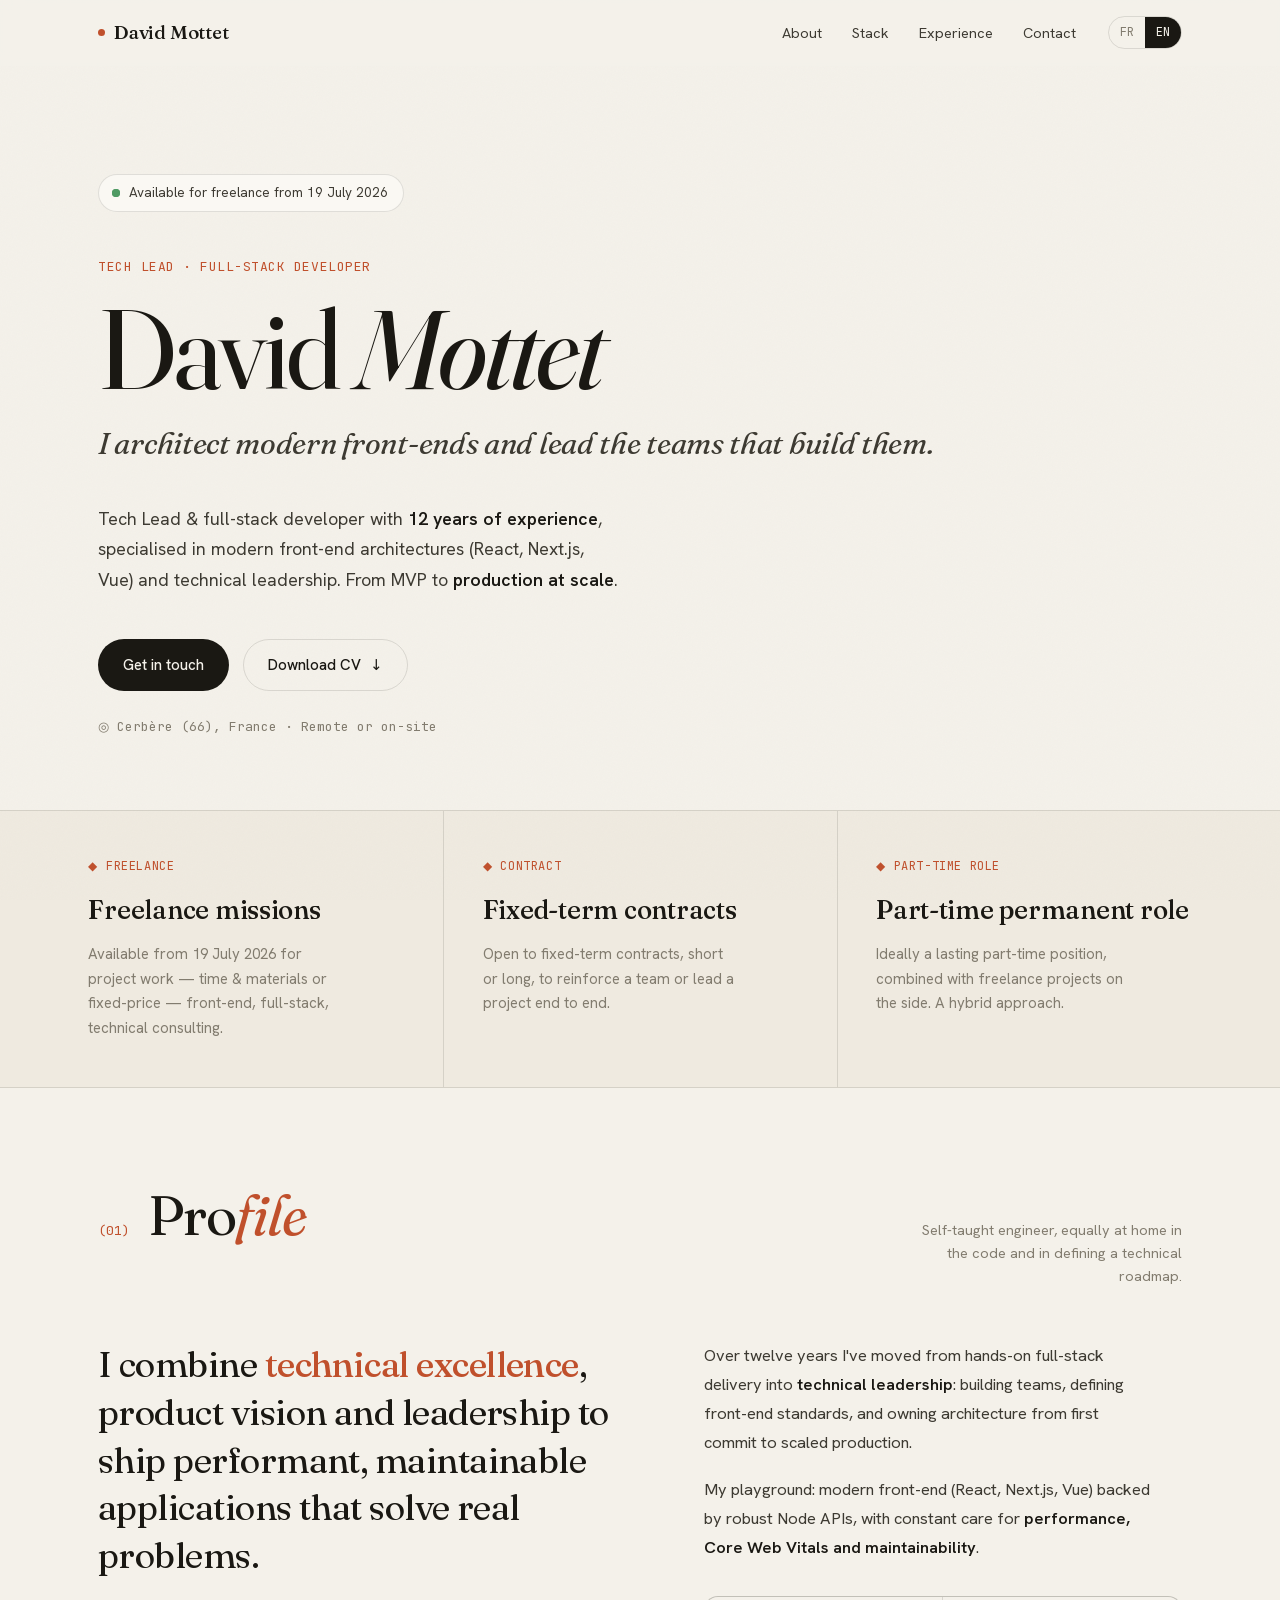
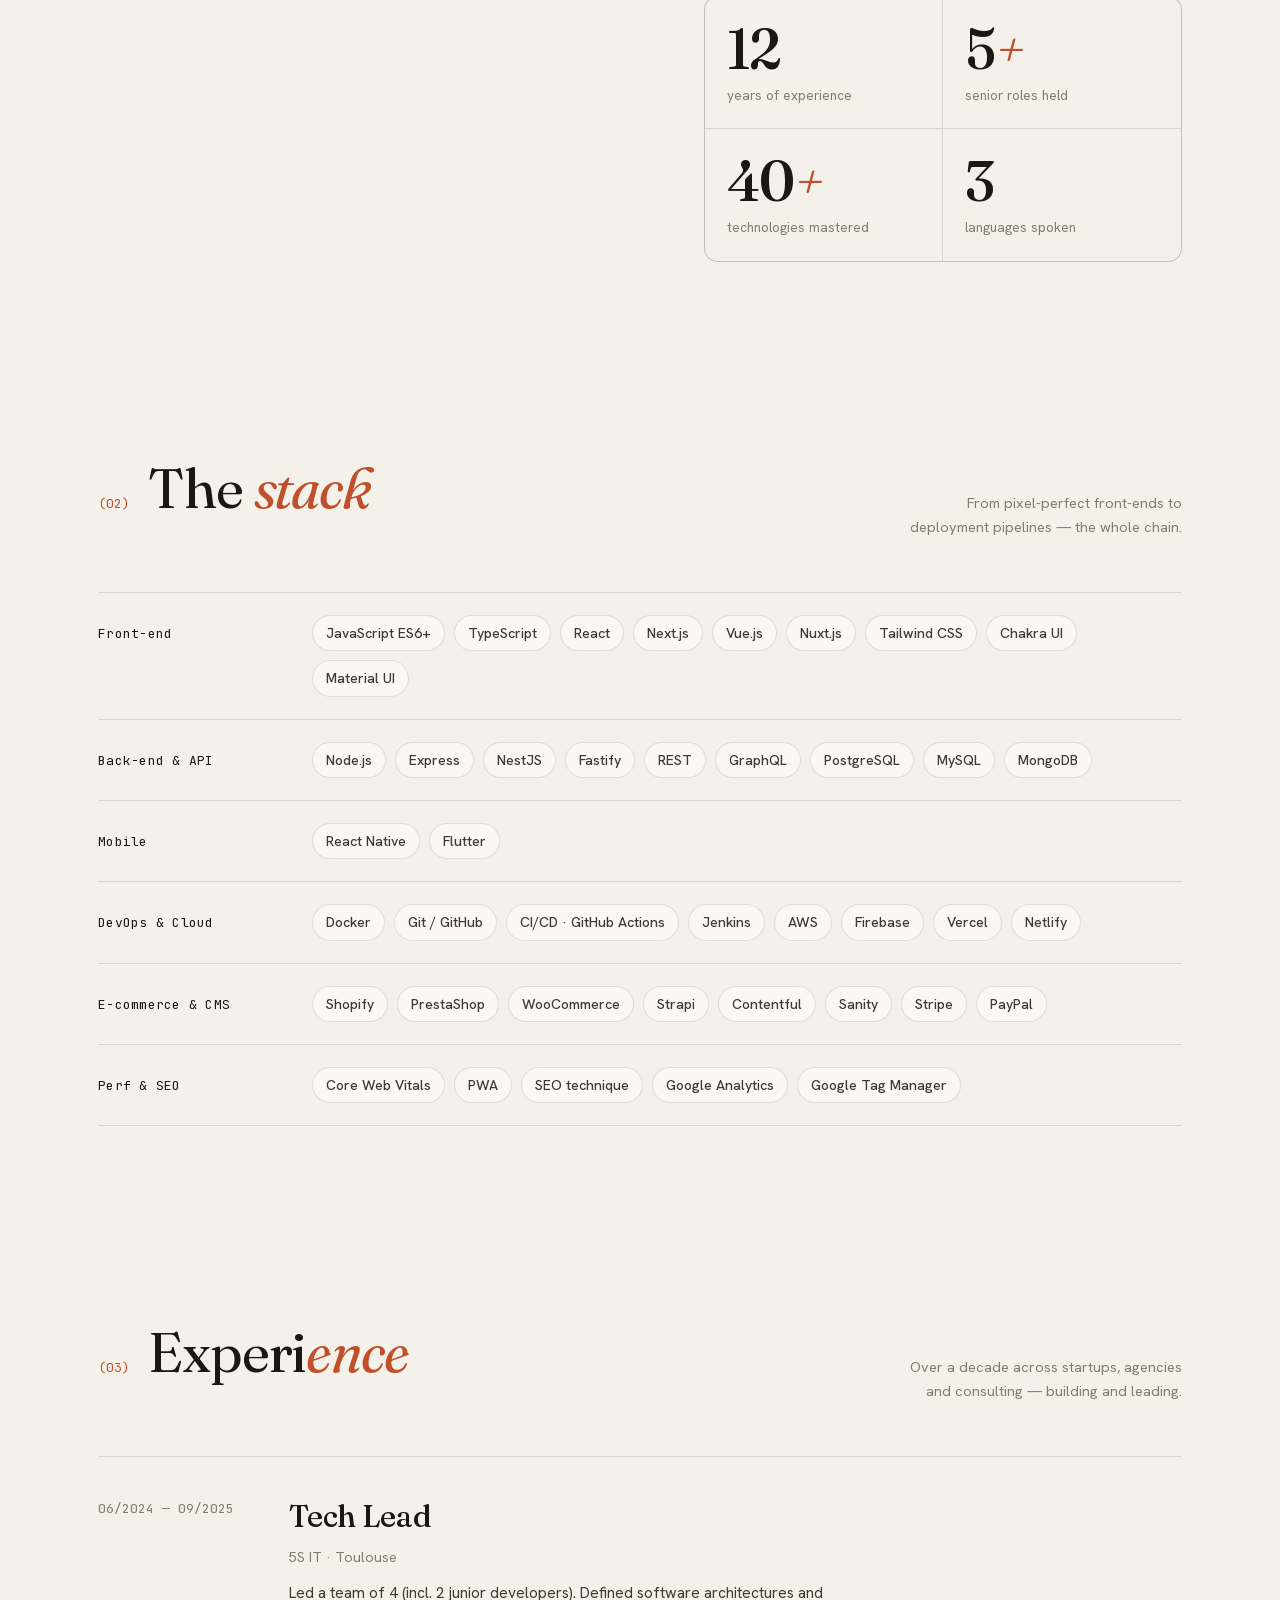
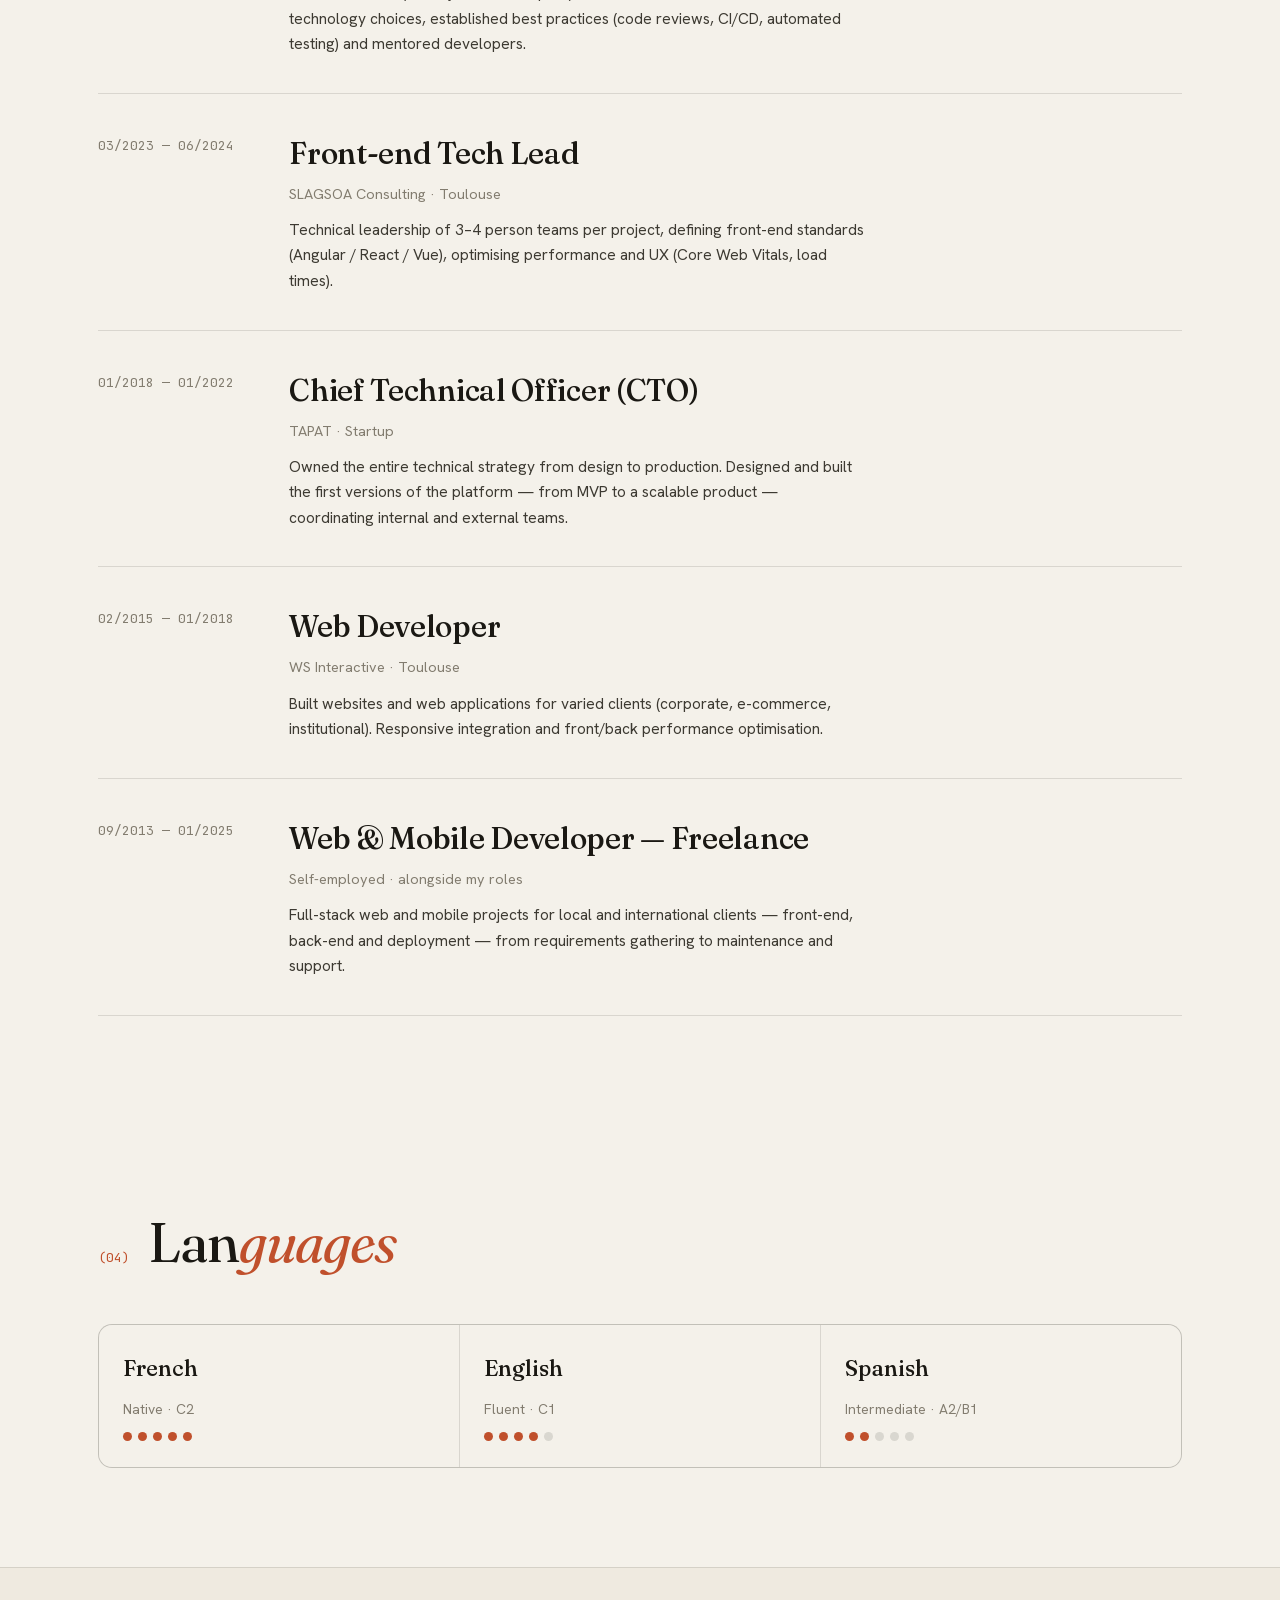
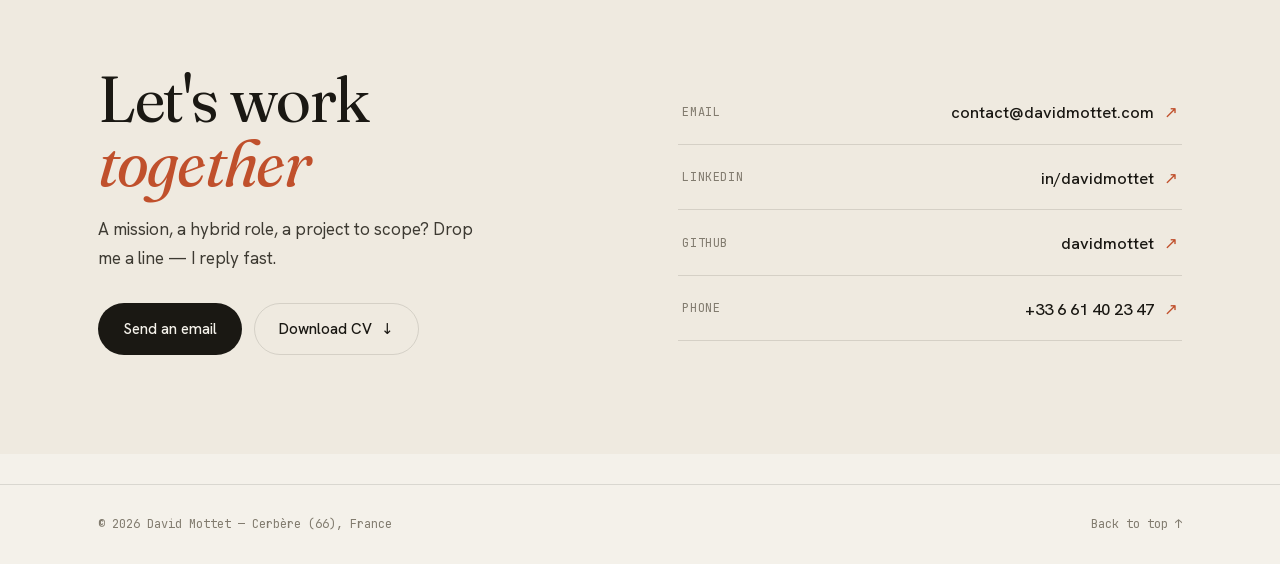
==== en/index.html @ fae8b889 "feat: add bilingual (FR/EN) personal promo site Static site at / (French) and /en/ (English) as sepa" ====
<!DOCTYPE html>
<html lang="en">
<head>
<meta charset="UTF-8" />
<meta name="viewport" content="width=device-width, initial-scale=1.0" />
<title>David Mottet — Tech Lead & Full-Stack Developer</title>
<meta name="description" content="David Mottet — Tech Lead and full-stack developer, 12 years of experience in modern front-end architectures (React, Next.js, Vue) and engineering team leadership. Available for freelance from 19 July 2026." />
<meta name="author" content="David Mottet" />
<meta name="robots" content="index, follow, max-image-preview:large, max-snippet:-1, max-video-preview:-1" />
<meta name="keywords" content="David Mottet, Tech Lead, développeur full-stack, freelance, React, Next.js, Vue, Node.js, TypeScript, architecte front-end, Cerbère, Toulouse, Occitanie" />
<link rel="canonical" href="https://davidmottet.com/en/" />
<link rel="alternate" hreflang="fr" href="https://davidmottet.com/" />
<link rel="alternate" hreflang="en" href="https://davidmottet.com/en/" />
<link rel="alternate" hreflang="x-default" href="https://davidmottet.com/" />

<!-- Geo -->
<meta name="geo.region" content="FR-66" />
<meta name="geo.placename" content="Cerbère" />
<meta name="geo.position" content="42.4486;3.1681" />
<meta name="ICBM" content="42.4486, 3.1681" />

<!-- Open Graph -->
<meta property="og:title" content="David Mottet — Tech Lead & Full-Stack Developer" />
<meta property="og:description" content="12 years of experience · React, Next.js, Vue · Available freelance from 19 July 2026." />
<meta property="og:type" content="website" />
<meta property="og:url" content="https://davidmottet.com/en/" />
<meta property="og:site_name" content="David Mottet" />
<meta property="og:locale" content="en_US" />
<meta property="og:locale:alternate" content="fr_FR" />
<meta property="og:image" content="https://davidmottet.com/og-image.png" />
<meta property="og:image:type" content="image/png" />
<meta property="og:image:width" content="1200" />
<meta property="og:image:height" content="630" />
<meta property="og:image:alt" content="David Mottet — Tech Lead & Full-Stack Developer" />

<!-- Twitter -->
<meta name="twitter:card" content="summary_large_image" />
<meta name="twitter:title" content="David Mottet — Tech Lead & Full-Stack Developer" />
<meta name="twitter:description" content="12 years of experience · React, Next.js, Vue · Available freelance from 19 July 2026." />
<meta name="twitter:image" content="https://davidmottet.com/og-image.png" />
<meta name="twitter:image:alt" content="David Mottet — Tech Lead & Full-Stack Developer" />

<!-- Icons & manifest -->
<link rel="icon" href="/favicon.ico" sizes="32x32" />
<link rel="icon" type="image/svg+xml" href="/favicon.svg" />
<link rel="apple-touch-icon" href="/apple-touch-icon.png" />
<link rel="manifest" href="/site.webmanifest" />
<meta name="theme-color" content="#f4f1ea" />

<!-- Structured data -->
<script type="application/ld+json">
{
  "@context": "https://schema.org",
  "@graph": [
    {
      "@type": "Person",
      "@id": "https://davidmottet.com/#person",
      "name": "David Mottet",
      "givenName": "David",
      "familyName": "Mottet",
      "jobTitle": "Tech Lead & Senior Full-Stack Developer",
      "description": "Tech Lead and full-stack developer with 12 years of experience in modern front-end architectures (React, Next.js, Vue) and the technical leadership of engineering teams.",
      "url": "https://davidmottet.com/",
      "image": "https://davidmottet.com/og-image.png",
      "email": "mailto:contact@davidmottet.com",
      "telephone": "+33661402347",
      "address": {
        "@type": "PostalAddress",
        "addressLocality": "Cerbère",
        "postalCode": "66290",
        "addressRegion": "Occitanie",
        "addressCountry": "FR"
      },
      "sameAs": [
        "https://github.com/davidmottet",
        "https://fr.linkedin.com/in/davidmottet"
      ],
      "knowsLanguage": ["fr", "en", "es"],
      "knowsAbout": ["React", "Next.js", "Vue.js", "TypeScript", "Node.js", "GraphQL", "Docker", "Flutter", "React Native", "Front-end architecture", "Technical leadership", "Core Web Vitals", "SEO"],
      "seeks": {
        "@type": "Demand",
        "name": "Freelance, fixed-term (CDD) or part-time permanent (CDI) engagements"
      }
    },
    {
      "@type": "WebSite",
      "@id": "https://davidmottet.com/#website",
      "url": "https://davidmottet.com/",
      "name": "David Mottet",
      "inLanguage": "en-US",
      "publisher": { "@id": "https://davidmottet.com/#person" }
    },
    {
      "@type": "ProfilePage",
      "@id": "https://davidmottet.com/en/#webpage",
      "url": "https://davidmottet.com/en/",
      "name": "David Mottet — Tech Lead & Full-Stack Developer",
      "isPartOf": { "@id": "https://davidmottet.com/#website" },
      "about": { "@id": "https://davidmottet.com/#person" },
      "inLanguage": "en-US"
    }
  ]
}
</script>
<link rel="preload" href="/fonts/fraunces-normal-400-latin.woff2" as="font" type="font/woff2" crossorigin />
<link rel="preload" href="/fonts/hanken-normal-400-latin.woff2" as="font" type="font/woff2" crossorigin />
<link rel="stylesheet" href="/fonts/fonts.css" />
<style>
  :root{
    --paper:#f4f1ea;
    --paper-2:#efeae0;
    --card:#faf8f3;
    --ink:#1a1813;
    --ink-soft:#3d3a32;
    --muted:#75706485;
    --muted-2:#827c6f;
    --accent:#c0502c;
    --accent-soft:#e8d9cf;
    --live:#4f9a63;
    --line:rgba(26,24,19,.12);
    --line-2:rgba(26,24,19,.07);
    --serif:'Fraunces',Georgia,serif;
    --sans:'Hanken Grotesk',system-ui,sans-serif;
    --mono:'JetBrains Mono',monospace;
    --ease:cubic-bezier(.16,1,.3,1);
    --maxw:1180px;
  }
  *{margin:0;padding:0;box-sizing:border-box}
  html{scroll-behavior:smooth}
  ::selection{background:var(--accent);color:var(--paper)}
  body{
    background:var(--paper);color:var(--ink);font-family:var(--sans);
    font-weight:400;line-height:1.6;-webkit-font-smoothing:antialiased;
    text-rendering:optimizeLegibility;overflow-x:hidden;
  }
  body::before{ /* subtle paper grain */
    content:"";position:fixed;inset:0;z-index:1;pointer-events:none;opacity:.025;
    background-image:url("data:image/svg+xml,%3Csvg xmlns='http://www.w3.org/2000/svg' width='180' height='180'%3E%3Cfilter id='n'%3E%3CfeTurbulence type='fractalNoise' baseFrequency='.8' numOctaves='2'/%3E%3C/filter%3E%3Crect width='100%25' height='100%25' filter='url(%23n)'/%3E%3C/svg%3E");
  }
  .wrap{max-width:var(--maxw);margin:0 auto;padding:0 clamp(20px,5vw,48px);position:relative;z-index:2}
  a{color:inherit}

  /* ---------- header ---------- */
  header{position:sticky;top:0;z-index:100;background:color-mix(in srgb,var(--paper) 86%,transparent);backdrop-filter:blur(10px);border-bottom:1px solid transparent;transition:border-color .3s var(--ease)}
  header.scrolled{border-color:var(--line)}
  .nav{display:flex;align-items:center;justify-content:space-between;padding:16px clamp(20px,5vw,48px);max-width:var(--maxw);margin:0 auto}
  .logo{font-family:var(--serif);font-weight:500;font-size:19px;letter-spacing:-.01em;text-decoration:none;display:flex;align-items:center;gap:9px}
  .logo .dot{width:7px;height:7px;border-radius:50%;background:var(--accent)}
  .nav-right{display:flex;align-items:center;gap:clamp(16px,2.5vw,32px)}
  .nav-links{display:flex;gap:clamp(16px,2.4vw,30px)}
  .nav-links a{font-size:14.5px;text-decoration:none;color:var(--ink-soft);position:relative;padding:3px 0;transition:color .25s var(--ease)}
  .nav-links a::after{content:"";position:absolute;left:0;bottom:-1px;width:0;height:1.5px;background:var(--accent);transition:width .3s var(--ease)}
  .nav-links a:hover{color:var(--ink)}
  .nav-links a:hover::after{width:100%}
  @media (max-width:720px){ .nav-links{display:none} }
  .lang-toggle{display:inline-flex;border:1px solid var(--line);border-radius:100px;overflow:hidden;font-family:var(--mono);font-size:12px}
  .lang-toggle a{display:inline-block;text-decoration:none;padding:6px 11px;color:var(--muted-2);font-family:inherit;font-size:inherit;transition:all .2s var(--ease)}
  .lang-toggle a:hover{color:var(--ink)}
  .lang-toggle a.on{background:var(--ink);color:var(--paper)}

  /* ---------- hero ---------- */
  .hero{padding:clamp(70px,12vh,130px) 0 clamp(50px,8vh,90px)}
  .badge{display:inline-flex;align-items:center;gap:9px;border:1px solid var(--line);background:var(--card);border-radius:100px;padding:7px 15px 7px 13px;font-size:13.5px;color:var(--ink-soft);margin-bottom:clamp(28px,5vh,46px)}
  .badge .live{position:relative;width:8px;height:8px;border-radius:50%;background:var(--live);flex:none}
  .badge .live::after{content:"";position:absolute;inset:0;border-radius:50%;background:var(--live);animation:ping 2.4s var(--ease) infinite}
  @keyframes ping{0%{transform:scale(1);opacity:.6}70%,100%{transform:scale(3.2);opacity:0}}
  .hero-kicker{font-family:var(--mono);font-size:13px;letter-spacing:.04em;color:var(--accent);text-transform:uppercase;margin-bottom:18px}
  .hero h1{font-family:var(--serif);font-weight:400;font-size:clamp(48px,9vw,112px);line-height:.95;letter-spacing:-.025em}
  .hero h1 .it{font-style:italic;font-weight:400}
  .hero-sub{font-family:var(--serif);font-style:italic;font-weight:400;font-size:clamp(20px,2.6vw,30px);color:var(--ink-soft);margin-top:18px;letter-spacing:-.01em}
  .hero-lead{max-width:52ch;font-size:clamp(16px,1.4vw,18.5px);color:var(--ink-soft);margin-top:clamp(26px,4vh,40px);line-height:1.7}
  .hero-lead b{color:var(--ink);font-weight:600}
  .hero-actions{display:flex;flex-wrap:wrap;gap:14px;align-items:center;margin-top:clamp(30px,5vh,44px)}
  .hero-loc{font-family:var(--mono);font-size:13px;color:var(--muted-2);margin-top:26px;display:flex;align-items:center;gap:8px}

  .btn{font-size:15px;font-weight:500;text-decoration:none;padding:13px 24px;border-radius:100px;display:inline-flex;align-items:center;gap:9px;transition:all .3s var(--ease);border:1px solid transparent}
  .btn-primary{background:var(--ink);color:var(--paper)}
  .btn-primary:hover{background:var(--accent);transform:translateY(-2px)}
  .btn-ghost{border-color:var(--line);color:var(--ink)}
  .btn-ghost:hover{border-color:var(--ink);background:var(--card);transform:translateY(-2px)}
  .btn .arr{transition:transform .3s var(--ease)}
  .btn:hover .arr{transform:translate(2px,-2px)}

  /* ---------- positioning strip ---------- */
  .positioning{border-top:1px solid var(--line);border-bottom:1px solid var(--line);background:var(--paper-2)}
  .pos-grid{display:grid;grid-template-columns:repeat(3,1fr);max-width:var(--maxw);margin:0 auto}
  .pos-card{padding:clamp(30px,4vw,46px) clamp(20px,3vw,40px);border-left:1px solid var(--line)}
  .pos-card:first-child{border-left:none}
  .pos-card .k{font-family:var(--mono);font-size:12px;color:var(--accent);text-transform:uppercase;letter-spacing:.05em;display:flex;align-items:center;gap:8px}
  .pos-card h3{font-family:var(--serif);font-weight:500;font-size:clamp(21px,2.2vw,26px);margin:14px 0 10px;letter-spacing:-.01em}
  .pos-card p{font-size:15px;color:var(--muted-2);line-height:1.65;max-width:32ch}
  @media (max-width:760px){ .pos-grid{grid-template-columns:1fr} .pos-card{border-left:none;border-top:1px solid var(--line)} .pos-card:first-child{border-top:none} }

  /* ---------- section scaffolding ---------- */
  section{padding:clamp(70px,11vh,130px) 0}
  .sec-head{display:flex;align-items:baseline;gap:18px;margin-bottom:clamp(36px,6vh,64px);flex-wrap:wrap}
  .sec-num{font-family:var(--mono);font-size:13px;color:var(--accent)}
  .sec-title{font-family:var(--serif);font-weight:400;font-size:clamp(32px,5vw,56px);letter-spacing:-.02em;line-height:1}
  .sec-title .it{font-style:italic;color:var(--accent)}
  .sec-kick{margin-left:auto;font-size:14.5px;color:var(--muted-2);max-width:34ch;text-align:right;line-height:1.6}
  @media (max-width:680px){ .sec-kick{margin-left:0;text-align:left} }

  /* ---------- about ---------- */
  .about-grid{display:grid;grid-template-columns:1.05fr .95fr;gap:clamp(36px,6vw,80px);align-items:start}
  @media (max-width:860px){ .about-grid{grid-template-columns:1fr;gap:40px} }
  .lede{font-family:var(--serif);font-weight:400;font-size:clamp(23px,3vw,36px);line-height:1.32;letter-spacing:-.015em}
  .lede b{font-weight:500;color:var(--accent)}
  .about-body p{color:var(--ink-soft);font-size:16.5px;line-height:1.75;margin-bottom:18px;max-width:50ch}
  .about-body p b{color:var(--ink);font-weight:600}
  .stats{display:grid;grid-template-columns:repeat(2,1fr);gap:1px;background:var(--line);border:1px solid var(--line);border-radius:14px;overflow:hidden;margin-top:34px}
  .stat{background:var(--paper);padding:24px 22px}
  .stat .n{font-family:var(--serif);font-weight:500;font-size:clamp(38px,5vw,56px);line-height:1;letter-spacing:-.02em}
  .stat .n .it{font-style:italic;color:var(--accent)}
  .stat .l{font-size:13.5px;color:var(--muted-2);margin-top:9px;line-height:1.4}

  /* ---------- stack ---------- */
  .stack-row{display:grid;grid-template-columns:190px 1fr;gap:24px;align-items:baseline;padding:22px 0;border-top:1px solid var(--line)}
  .stack-row:last-child{border-bottom:1px solid var(--line)}
  .stack-cat{font-family:var(--mono);font-size:13px;color:var(--ink);letter-spacing:.02em}
  .stack-tags{display:flex;flex-wrap:wrap;gap:9px}
  .tag{font-size:14px;font-weight:500;padding:6px 13px;border:1px solid var(--line);border-radius:100px;color:var(--ink-soft);background:var(--card);transition:all .25s var(--ease)}
  .tag:hover{border-color:var(--accent);color:var(--accent);transform:translateY(-2px)}
  @media (max-width:680px){ .stack-row{grid-template-columns:1fr;gap:12px} }

  /* ---------- experience ---------- */
  .exp-row{display:grid;grid-template-columns:140px 1fr;gap:clamp(20px,4vw,56px);padding:clamp(26px,4vh,40px) 0;border-top:1px solid var(--line);transition:padding-left .35s var(--ease)}
  .exp-row:last-child{border-bottom:1px solid var(--line)}
  .exp-row:hover{padding-left:14px}
  .exp-when{font-family:var(--mono);font-size:13px;color:var(--muted-2);padding-top:6px}
  .exp-role{font-family:var(--serif);font-weight:500;font-size:clamp(22px,2.6vw,30px);letter-spacing:-.01em;display:flex;align-items:baseline;gap:12px;flex-wrap:wrap}
  .exp-role .at{font-family:var(--sans);font-weight:500;font-size:15px;color:var(--accent)}
  .exp-org{font-size:14.5px;color:var(--muted-2);margin:4px 0 12px}
  .exp-desc{color:var(--ink-soft);font-size:15.5px;line-height:1.65;max-width:64ch}
  @media (max-width:680px){ .exp-row{grid-template-columns:1fr;gap:8px} }

  /* ---------- languages ---------- */
  .lang-grid{display:grid;grid-template-columns:repeat(3,1fr);gap:1px;background:var(--line);border:1px solid var(--line);border-radius:14px;overflow:hidden}
  .lang-cell{background:var(--paper);padding:26px 24px;display:flex;flex-direction:column;gap:12px}
  .lang-cell .name{font-family:var(--serif);font-weight:500;font-size:22px}
  .lang-cell .lvl{font-size:14px;color:var(--muted-2)}
  .dots{display:flex;gap:6px;margin-top:auto}
  .dots i{width:9px;height:9px;border-radius:50%;background:var(--accent)}
  .dots i.off{background:var(--line)}
  @media (max-width:680px){ .lang-grid{grid-template-columns:1fr} }

  /* ---------- contact ---------- */
  .contact{border-top:1px solid var(--line);background:var(--paper-2)}
  .contact-inner{display:grid;grid-template-columns:1fr 1fr;gap:clamp(36px,6vw,80px);align-items:center}
  @media (max-width:760px){ .contact-inner{grid-template-columns:1fr;gap:36px} }
  .contact h2{font-family:var(--serif);font-weight:400;font-size:clamp(34px,5.5vw,64px);line-height:1;letter-spacing:-.02em}
  .contact h2 .it{font-style:italic;color:var(--accent)}
  .contact p{color:var(--ink-soft);font-size:17px;margin-top:20px;max-width:40ch;line-height:1.7}
  .contact-actions{display:flex;flex-wrap:wrap;gap:12px;margin-top:30px}
  .contact-list{display:flex;flex-direction:column;gap:2px}
  .contact-list a{display:flex;align-items:center;justify-content:space-between;gap:16px;padding:18px 4px;text-decoration:none;border-bottom:1px solid var(--line);transition:padding .3s var(--ease)}
  .contact-list a:hover{padding-left:12px}
  .contact-list .cl-k{font-family:var(--mono);font-size:12px;color:var(--muted-2);text-transform:uppercase;letter-spacing:.05em}
  .contact-list .cl-v{font-size:16.5px;font-weight:500;display:flex;align-items:center;gap:10px}
  .contact-list .arr{color:var(--accent);transition:transform .3s var(--ease)}
  .contact-list a:hover .arr{transform:translate(3px,-3px)}

  footer{border-top:1px solid var(--line);margin-top:30px;padding:30px 0}
  .foot{display:flex;justify-content:space-between;align-items:center;gap:16px;flex-wrap:wrap;font-family:var(--mono);font-size:12px;color:var(--muted-2)}
  .foot a{text-decoration:none;color:var(--muted-2)}
  .foot a:hover{color:var(--accent)}

  /* ---------- reveal ---------- */
  .reveal{opacity:0;transform:translateY(26px);transition:opacity .8s var(--ease),transform .8s var(--ease)}
  .reveal.in{opacity:1;transform:none}
  .reveal[data-d="1"]{transition-delay:.07s}.reveal[data-d="2"]{transition-delay:.14s}
  .reveal[data-d="3"]{transition-delay:.21s}.reveal[data-d="4"]{transition-delay:.28s}
  @media (prefers-reduced-motion:reduce){*{animation:none!important;transition:none!important;scroll-behavior:auto}.reveal{opacity:1!important;transform:none!important}}
</style>
</head>
<body>
  <header id="hdr">
    <nav class="nav" aria-label="Principale">
      <a href="#top" class="logo"><span class="dot"></span>David Mottet</a>
      <div class="nav-right">
        <div class="nav-links">
          <a href="#about">About</a>
          <a href="#stack">Stack</a>
          <a href="#work">Experience</a>
          <a href="#contact">Contact</a>
        </div>
        <div class="lang-toggle" aria-label="Langue / Language">
          <a href="/" hreflang="fr">FR</a>
          <a href="/en/" class="on" hreflang="en" aria-current="page">EN</a>
        </div>
      </div>
    </nav>
  </header>

  <main>

  <!-- HERO -->
  <section class="hero" id="top" aria-label="David Mottet">
    <div class="wrap">
      <span class="badge reveal"><span class="live"></span><span>Available for freelance from 19 July 2026</span></span>
      <div class="hero-kicker reveal" data-d="1">Tech Lead · Full-Stack Developer</div>
      <h1 class="reveal" data-d="1">David <span class="it">Mottet</span></h1>
      <p class="hero-sub reveal" data-d="2">I architect modern front-ends and lead the teams that build them.</p>
      <p class="hero-lead reveal" data-d="3">Tech Lead &amp; full-stack developer with <b>12 years of experience</b>, specialised in modern front-end architectures (React, Next.js, Vue) and technical leadership. From MVP to <b>production at scale</b>.</p>
      <div class="hero-actions reveal" data-d="4">
        <a href="#contact" class="btn btn-primary">Get in touch</a>
        <a href="/CV_David_Mottet_EN.pdf" class="btn btn-ghost" download><span>Download CV</span> <span class="arr">↓</span></a>
      </div>
      <div class="hero-loc reveal" data-d="4">◎ <span>Cerbère (66), France · Remote or on-site</span></div>
    </div>
  </section>

  <!-- POSITIONING -->
  <div class="positioning">
    <div class="pos-grid">
      <div class="pos-card reveal">
        <div class="k">◆ <span>Freelance</span></div>
        <h3>Freelance missions</h3>
        <p>Available from 19 July 2026 for project work — time &amp; materials or fixed-price — front-end, full-stack, technical consulting.</p>
      </div>
      <div class="pos-card reveal" data-d="1">
        <div class="k">◆ <span>Contract</span></div>
        <h3>Fixed-term contracts</h3>
        <p>Open to fixed-term contracts, short or long, to reinforce a team or lead a project end to end.</p>
      </div>
      <div class="pos-card reveal" data-d="2">
        <div class="k">◆ <span>Part-time role</span></div>
        <h3>Part-time permanent role</h3>
        <p>Ideally a lasting part-time position, combined with freelance projects on the side. A hybrid approach.</p>
      </div>
    </div>
  </div>

  <!-- ABOUT -->
  <section id="about" aria-labelledby="about-h">
    <div class="wrap">
      <div class="sec-head reveal">
        <span class="sec-num">(01)</span>
        <h2 class="sec-title" id="about-h">Pro<span class='it'>file</span></h2>
        <p class="sec-kick">Self-taught engineer, equally at home in the code and in defining a technical roadmap.</p>
      </div>
      <div class="about-grid">
        <div class="reveal" data-d="1">
          <p class="lede">I combine <b>technical excellence</b>, product vision and leadership to ship performant, maintainable applications that solve real problems.</p>
        </div>
        <div class="about-body reveal" data-d="2">
          <p>Over twelve years I've moved from hands-on full-stack delivery into <b>technical leadership</b>: building teams, defining front-end standards, and owning architecture from first commit to scaled production.</p>
          <p>My playground: modern front-end (React, Next.js, Vue) backed by robust Node APIs, with constant care for <b>performance, Core Web Vitals and maintainability</b>.</p>
          <div class="stats">
            <div class="stat"><div class="n">12</div><div class="l">years of experience</div></div>
            <div class="stat"><div class="n">5<span class="it">+</span></div><div class="l">senior roles held</div></div>
            <div class="stat"><div class="n">40<span class="it">+</span></div><div class="l">technologies mastered</div></div>
            <div class="stat"><div class="n">3</div><div class="l">languages spoken</div></div>
          </div>
        </div>
      </div>
    </div>
  </section>

  <!-- STACK -->
  <section id="stack" aria-labelledby="stack-h">
    <div class="wrap">
      <div class="sec-head reveal">
        <span class="sec-num">(02)</span>
        <h2 class="sec-title" id="stack-h">The <span class='it'>stack</span></h2>
        <p class="sec-kick">From pixel-perfect front-ends to deployment pipelines — the whole chain.</p>
      </div>
      <div class="reveal" data-d="1">
        <div class="stack-row"><div class="stack-cat">Front-end</div><div class="stack-tags"><span class="tag">JavaScript ES6+</span><span class="tag">TypeScript</span><span class="tag">React</span><span class="tag">Next.js</span><span class="tag">Vue.js</span><span class="tag">Nuxt.js</span><span class="tag">Tailwind CSS</span><span class="tag">Chakra UI</span><span class="tag">Material UI</span></div></div>
        <div class="stack-row"><div class="stack-cat">Back-end &amp; API</div><div class="stack-tags"><span class="tag">Node.js</span><span class="tag">Express</span><span class="tag">NestJS</span><span class="tag">Fastify</span><span class="tag">REST</span><span class="tag">GraphQL</span><span class="tag">PostgreSQL</span><span class="tag">MySQL</span><span class="tag">MongoDB</span></div></div>
        <div class="stack-row"><div class="stack-cat">Mobile</div><div class="stack-tags"><span class="tag">React Native</span><span class="tag">Flutter</span></div></div>
        <div class="stack-row"><div class="stack-cat">DevOps &amp; Cloud</div><div class="stack-tags"><span class="tag">Docker</span><span class="tag">Git / GitHub</span><span class="tag">CI/CD · GitHub Actions</span><span class="tag">Jenkins</span><span class="tag">AWS</span><span class="tag">Firebase</span><span class="tag">Vercel</span><span class="tag">Netlify</span></div></div>
        <div class="stack-row"><div class="stack-cat">E-commerce &amp; CMS</div><div class="stack-tags"><span class="tag">Shopify</span><span class="tag">PrestaShop</span><span class="tag">WooCommerce</span><span class="tag">Strapi</span><span class="tag">Contentful</span><span class="tag">Sanity</span><span class="tag">Stripe</span><span class="tag">PayPal</span></div></div>
        <div class="stack-row"><div class="stack-cat">Perf &amp; SEO</div><div class="stack-tags"><span class="tag">Core Web Vitals</span><span class="tag">PWA</span><span class="tag">SEO technique</span><span class="tag">Google Analytics</span><span class="tag">Google Tag Manager</span></div></div>
      </div>
    </div>
  </section>

  <!-- EXPERIENCE -->
  <section id="work" aria-labelledby="work-h">
    <div class="wrap">
      <div class="sec-head reveal">
        <span class="sec-num">(03)</span>
        <h2 class="sec-title" id="work-h">Experi<span class='it'>ence</span></h2>
        <p class="sec-kick">Over a decade across startups, agencies and consulting — building and leading.</p>
      </div>
      <div class="reveal" data-d="1">
        <div class="exp-row">
          <div class="exp-when">06/2024 — 09/2025</div>
          <div>
            <div class="exp-role">Tech Lead</div>
            <div class="exp-org">5S IT · Toulouse</div>
            <div class="exp-desc">Led a team of 4 (incl. 2 junior developers). Defined software architectures and technology choices, established best practices (code reviews, CI/CD, automated testing) and mentored developers.</div>
          </div>
        </div>
        <div class="exp-row">
          <div class="exp-when">03/2023 — 06/2024</div>
          <div>
            <div class="exp-role">Front-end Tech Lead</div>
            <div class="exp-org">SLAGSOA Consulting · Toulouse</div>
            <div class="exp-desc">Technical leadership of 3–4 person teams per project, defining front-end standards (Angular / React / Vue), optimising performance and UX (Core Web Vitals, load times).</div>
          </div>
        </div>
        <div class="exp-row">
          <div class="exp-when">01/2018 — 01/2022</div>
          <div>
            <div class="exp-role">Chief Technical Officer (CTO)</div>
            <div class="exp-org">TAPAT · Startup</div>
            <div class="exp-desc">Owned the entire technical strategy from design to production. Designed and built the first versions of the platform — from MVP to a scalable product — coordinating internal and external teams.</div>
          </div>
        </div>
        <div class="exp-row">
          <div class="exp-when">02/2015 — 01/2018</div>
          <div>
            <div class="exp-role">Web Developer</div>
            <div class="exp-org">WS Interactive · Toulouse</div>
            <div class="exp-desc">Built websites and web applications for varied clients (corporate, e-commerce, institutional). Responsive integration and front/back performance optimisation.</div>
          </div>
        </div>
        <div class="exp-row">
          <div class="exp-when">09/2013 — 01/2025</div>
          <div>
            <div class="exp-role">Web &amp; Mobile Developer — Freelance</div>
            <div class="exp-org">Self-employed · alongside my roles</div>
            <div class="exp-desc">Full-stack web and mobile projects for local and international clients — front-end, back-end and deployment — from requirements gathering to maintenance and support.</div>
          </div>
        </div>
      </div>
    </div>
  </section>

  <!-- LANGUAGES -->
  <section id="languages" aria-labelledby="lang-h">
    <div class="wrap">
      <div class="sec-head reveal">
        <span class="sec-num">(04)</span>
        <h2 class="sec-title" id="lang-h">Lan<span class='it'>guages</span></h2>
      </div>
      <div class="lang-grid reveal" data-d="1">
        <div class="lang-cell">
          <div class="name">French</div>
          <div class="lvl">Native · C2</div>
          <div class="dots"><i></i><i></i><i></i><i></i><i></i></div>
        </div>
        <div class="lang-cell">
          <div class="name">English</div>
          <div class="lvl">Fluent · C1</div>
          <div class="dots"><i></i><i></i><i></i><i></i><i class="off"></i></div>
        </div>
        <div class="lang-cell">
          <div class="name">Spanish</div>
          <div class="lvl">Intermediate · A2/B1</div>
          <div class="dots"><i></i><i></i><i class="off"></i><i class="off"></i><i class="off"></i></div>
        </div>
      </div>
    </div>
  </section>

  <!-- CONTACT -->
  <section class="contact" id="contact" aria-labelledby="contact-h">
    <div class="wrap">
      <div class="contact-inner">
        <div class="reveal">
          <h2 id="contact-h">Let's work<br><span class="it">together</span></h2>
          <p>A mission, a hybrid role, a project to scope? Drop me a line — I reply fast.</p>
          <div class="contact-actions">
            <a href="mailto:contact@davidmottet.com" class="btn btn-primary">Send an email</a>
            <a href="/CV_David_Mottet_EN.pdf" class="btn btn-ghost" download><span>Download CV</span> <span class="arr">↓</span></a>
          </div>
        </div>
        <div class="contact-list reveal" data-d="1">
          <a href="mailto:contact@davidmottet.com">
            <span class="cl-k">Email</span><span class="cl-v">contact@davidmottet.com <span class="arr">↗</span></span>
          </a>
          <a href="https://fr.linkedin.com/in/davidmottet" target="_blank" rel="noopener">
            <span class="cl-k">LinkedIn</span><span class="cl-v">in/davidmottet <span class="arr">↗</span></span>
          </a>
          <a href="https://github.com/davidmottet" target="_blank" rel="noopener">
            <span class="cl-k">GitHub</span><span class="cl-v">davidmottet <span class="arr">↗</span></span>
          </a>
          <a href="tel:+33661402347">
            <span class="cl-k">Phone</span><span class="cl-v">+33 6 61 40 23 47 <span class="arr">↗</span></span>
          </a>
        </div>
      </div>
    </div>
  </section>
  </main>

  <footer>
    <div class="wrap">
      <div class="foot">
        <span>© 2026 David Mottet — Cerbère (66), France</span>
        <span><a href="#top">Back to top ↑</a></span>
      </div>
    </div>
  </footer>

<script>
  /* ---------- header shadow ---------- */
  const hdr = document.getElementById('hdr');
  const onScroll = ()=>hdr.classList.toggle('scrolled', window.scrollY>10);
  addEventListener('scroll', onScroll, {passive:true}); onScroll();

  /* ---------- reveal ---------- */
  const io = new IntersectionObserver((entries)=>{
    entries.forEach(e=>{ if(e.isIntersecting){ e.target.classList.add('in'); io.unobserve(e.target); } });
  },{threshold:0.12, rootMargin:'0px 0px -6% 0px'});
  document.querySelectorAll('.reveal').forEach(el=>io.observe(el));
</script>
</body>
</html>
---- fonts/fonts.css ----
/* Fraunces italic 400 (latin-ext) */
@font-face {
  font-family: 'Fraunces';
  font-style: italic;
  font-weight: 400;
  font-display: swap;
  src: url('/fonts/fraunces-italic-400-latin-ext.woff2') format('woff2');
  unicode-range: U+0100-02BA, U+02BD-02C5, U+02C7-02CC, U+02CE-02D7, U+02DD-02FF, U+0304, U+0308, U+0329, U+1D00-1DBF, U+1E00-1E9F, U+1EF2-1EFF, U+2020, U+20A0-20AB, U+20AD-20C0, U+2113, U+2C60-2C7F, U+A720-A7FF;
}
/* Fraunces italic 400 (latin) */
@font-face {
  font-family: 'Fraunces';
  font-style: italic;
  font-weight: 400;
  font-display: swap;
  src: url('/fonts/fraunces-italic-400-latin.woff2') format('woff2');
  unicode-range: U+0000-00FF, U+0131, U+0152-0153, U+02BB-02BC, U+02C6, U+02DA, U+02DC, U+0304, U+0308, U+0329, U+2000-206F, U+20AC, U+2122, U+2191, U+2193, U+2212, U+2215, U+FEFF, U+FFFD;
}
/* Fraunces italic 500 (latin-ext) */
@font-face {
  font-family: 'Fraunces';
  font-style: italic;
  font-weight: 500;
  font-display: swap;
  src: url('/fonts/fraunces-italic-500-latin-ext.woff2') format('woff2');
  unicode-range: U+0100-02BA, U+02BD-02C5, U+02C7-02CC, U+02CE-02D7, U+02DD-02FF, U+0304, U+0308, U+0329, U+1D00-1DBF, U+1E00-1E9F, U+1EF2-1EFF, U+2020, U+20A0-20AB, U+20AD-20C0, U+2113, U+2C60-2C7F, U+A720-A7FF;
}
/* Fraunces italic 500 (latin) */
@font-face {
  font-family: 'Fraunces';
  font-style: italic;
  font-weight: 500;
  font-display: swap;
  src: url('/fonts/fraunces-italic-500-latin.woff2') format('woff2');
  unicode-range: U+0000-00FF, U+0131, U+0152-0153, U+02BB-02BC, U+02C6, U+02DA, U+02DC, U+0304, U+0308, U+0329, U+2000-206F, U+20AC, U+2122, U+2191, U+2193, U+2212, U+2215, U+FEFF, U+FFFD;
}
/* Fraunces normal 400 (latin-ext) */
@font-face {
  font-family: 'Fraunces';
  font-style: normal;
  font-weight: 400;
  font-display: swap;
  src: url('/fonts/fraunces-normal-400-latin-ext.woff2') format('woff2');
  unicode-range: U+0100-02BA, U+02BD-02C5, U+02C7-02CC, U+02CE-02D7, U+02DD-02FF, U+0304, U+0308, U+0329, U+1D00-1DBF, U+1E00-1E9F, U+1EF2-1EFF, U+2020, U+20A0-20AB, U+20AD-20C0, U+2113, U+2C60-2C7F, U+A720-A7FF;
}
/* Fraunces normal 400 (latin) */
@font-face {
  font-family: 'Fraunces';
  font-style: normal;
  font-weight: 400;
  font-display: swap;
  src: url('/fonts/fraunces-normal-400-latin.woff2') format('woff2');
  unicode-range: U+0000-00FF, U+0131, U+0152-0153, U+02BB-02BC, U+02C6, U+02DA, U+02DC, U+0304, U+0308, U+0329, U+2000-206F, U+20AC, U+2122, U+2191, U+2193, U+2212, U+2215, U+FEFF, U+FFFD;
}
/* Fraunces normal 500 (latin-ext) */
@font-face {
  font-family: 'Fraunces';
  font-style: normal;
  font-weight: 500;
  font-display: swap;
  src: url('/fonts/fraunces-normal-500-latin-ext.woff2') format('woff2');
  unicode-range: U+0100-02BA, U+02BD-02C5, U+02C7-02CC, U+02CE-02D7, U+02DD-02FF, U+0304, U+0308, U+0329, U+1D00-1DBF, U+1E00-1E9F, U+1EF2-1EFF, U+2020, U+20A0-20AB, U+20AD-20C0, U+2113, U+2C60-2C7F, U+A720-A7FF;
}
/* Fraunces normal 500 (latin) */
@font-face {
  font-family: 'Fraunces';
  font-style: normal;
  font-weight: 500;
  font-display: swap;
  src: url('/fonts/fraunces-normal-500-latin.woff2') format('woff2');
  unicode-range: U+0000-00FF, U+0131, U+0152-0153, U+02BB-02BC, U+02C6, U+02DA, U+02DC, U+0304, U+0308, U+0329, U+2000-206F, U+20AC, U+2122, U+2191, U+2193, U+2212, U+2215, U+FEFF, U+FFFD;
}
/* Fraunces normal 600 (latin-ext) */
@font-face {
  font-family: 'Fraunces';
  font-style: normal;
  font-weight: 600;
  font-display: swap;
  src: url('/fonts/fraunces-normal-600-latin-ext.woff2') format('woff2');
  unicode-range: U+0100-02BA, U+02BD-02C5, U+02C7-02CC, U+02CE-02D7, U+02DD-02FF, U+0304, U+0308, U+0329, U+1D00-1DBF, U+1E00-1E9F, U+1EF2-1EFF, U+2020, U+20A0-20AB, U+20AD-20C0, U+2113, U+2C60-2C7F, U+A720-A7FF;
}
/* Fraunces normal 600 (latin) */
@font-face {
  font-family: 'Fraunces';
  font-style: normal;
  font-weight: 600;
  font-display: swap;
  src: url('/fonts/fraunces-normal-600-latin.woff2') format('woff2');
  unicode-range: U+0000-00FF, U+0131, U+0152-0153, U+02BB-02BC, U+02C6, U+02DA, U+02DC, U+0304, U+0308, U+0329, U+2000-206F, U+20AC, U+2122, U+2191, U+2193, U+2212, U+2215, U+FEFF, U+FFFD;
}
/* Hanken Grotesk normal 300 (latin-ext) */
@font-face {
  font-family: 'Hanken Grotesk';
  font-style: normal;
  font-weight: 300;
  font-display: swap;
  src: url('/fonts/hanken-normal-300-latin-ext.woff2') format('woff2');
  unicode-range: U+0100-02BA, U+02BD-02C5, U+02C7-02CC, U+02CE-02D7, U+02DD-02FF, U+0304, U+0308, U+0329, U+1D00-1DBF, U+1E00-1E9F, U+1EF2-1EFF, U+2020, U+20A0-20AB, U+20AD-20C0, U+2113, U+2C60-2C7F, U+A720-A7FF;
}
/* Hanken Grotesk normal 300 (latin) */
@font-face {
  font-family: 'Hanken Grotesk';
  font-style: normal;
  font-weight: 300;
  font-display: swap;
  src: url('/fonts/hanken-normal-300-latin.woff2') format('woff2');
  unicode-range: U+0000-00FF, U+0131, U+0152-0153, U+02BB-02BC, U+02C6, U+02DA, U+02DC, U+0304, U+0308, U+0329, U+2000-206F, U+20AC, U+2122, U+2191, U+2193, U+2212, U+2215, U+FEFF, U+FFFD;
}
/* Hanken Grotesk normal 400 (latin-ext) */
@font-face {
  font-family: 'Hanken Grotesk';
  font-style: normal;
  font-weight: 400;
  font-display: swap;
  src: url('/fonts/hanken-normal-400-latin-ext.woff2') format('woff2');
  unicode-range: U+0100-02BA, U+02BD-02C5, U+02C7-02CC, U+02CE-02D7, U+02DD-02FF, U+0304, U+0308, U+0329, U+1D00-1DBF, U+1E00-1E9F, U+1EF2-1EFF, U+2020, U+20A0-20AB, U+20AD-20C0, U+2113, U+2C60-2C7F, U+A720-A7FF;
}
/* Hanken Grotesk normal 400 (latin) */
@font-face {
  font-family: 'Hanken Grotesk';
  font-style: normal;
  font-weight: 400;
  font-display: swap;
  src: url('/fonts/hanken-normal-400-latin.woff2') format('woff2');
  unicode-range: U+0000-00FF, U+0131, U+0152-0153, U+02BB-02BC, U+02C6, U+02DA, U+02DC, U+0304, U+0308, U+0329, U+2000-206F, U+20AC, U+2122, U+2191, U+2193, U+2212, U+2215, U+FEFF, U+FFFD;
}
/* Hanken Grotesk normal 500 (latin-ext) */
@font-face {
  font-family: 'Hanken Grotesk';
  font-style: normal;
  font-weight: 500;
  font-display: swap;
  src: url('/fonts/hanken-normal-500-latin-ext.woff2') format('woff2');
  unicode-range: U+0100-02BA, U+02BD-02C5, U+02C7-02CC, U+02CE-02D7, U+02DD-02FF, U+0304, U+0308, U+0329, U+1D00-1DBF, U+1E00-1E9F, U+1EF2-1EFF, U+2020, U+20A0-20AB, U+20AD-20C0, U+2113, U+2C60-2C7F, U+A720-A7FF;
}
/* Hanken Grotesk normal 500 (latin) */
@font-face {
  font-family: 'Hanken Grotesk';
  font-style: normal;
  font-weight: 500;
  font-display: swap;
  src: url('/fonts/hanken-normal-500-latin.woff2') format('woff2');
  unicode-range: U+0000-00FF, U+0131, U+0152-0153, U+02BB-02BC, U+02C6, U+02DA, U+02DC, U+0304, U+0308, U+0329, U+2000-206F, U+20AC, U+2122, U+2191, U+2193, U+2212, U+2215, U+FEFF, U+FFFD;
}
/* Hanken Grotesk normal 600 (latin-ext) */
@font-face {
  font-family: 'Hanken Grotesk';
  font-style: normal;
  font-weight: 600;
  font-display: swap;
  src: url('/fonts/hanken-normal-600-latin-ext.woff2') format('woff2');
  unicode-range: U+0100-02BA, U+02BD-02C5, U+02C7-02CC, U+02CE-02D7, U+02DD-02FF, U+0304, U+0308, U+0329, U+1D00-1DBF, U+1E00-1E9F, U+1EF2-1EFF, U+2020, U+20A0-20AB, U+20AD-20C0, U+2113, U+2C60-2C7F, U+A720-A7FF;
}
/* Hanken Grotesk normal 600 (latin) */
@font-face {
  font-family: 'Hanken Grotesk';
  font-style: normal;
  font-weight: 600;
  font-display: swap;
  src: url('/fonts/hanken-normal-600-latin.woff2') format('woff2');
  unicode-range: U+0000-00FF, U+0131, U+0152-0153, U+02BB-02BC, U+02C6, U+02DA, U+02DC, U+0304, U+0308, U+0329, U+2000-206F, U+20AC, U+2122, U+2191, U+2193, U+2212, U+2215, U+FEFF, U+FFFD;
}
/* Hanken Grotesk normal 700 (latin-ext) */
@font-face {
  font-family: 'Hanken Grotesk';
  font-style: normal;
  font-weight: 700;
  font-display: swap;
  src: url('/fonts/hanken-normal-700-latin-ext.woff2') format('woff2');
  unicode-range: U+0100-02BA, U+02BD-02C5, U+02C7-02CC, U+02CE-02D7, U+02DD-02FF, U+0304, U+0308, U+0329, U+1D00-1DBF, U+1E00-1E9F, U+1EF2-1EFF, U+2020, U+20A0-20AB, U+20AD-20C0, U+2113, U+2C60-2C7F, U+A720-A7FF;
}
/* Hanken Grotesk normal 700 (latin) */
@font-face {
  font-family: 'Hanken Grotesk';
  font-style: normal;
  font-weight: 700;
  font-display: swap;
  src: url('/fonts/hanken-normal-700-latin.woff2') format('woff2');
  unicode-range: U+0000-00FF, U+0131, U+0152-0153, U+02BB-02BC, U+02C6, U+02DA, U+02DC, U+0304, U+0308, U+0329, U+2000-206F, U+20AC, U+2122, U+2191, U+2193, U+2212, U+2215, U+FEFF, U+FFFD;
}
/* JetBrains Mono normal 400 (latin-ext) */
@font-face {
  font-family: 'JetBrains Mono';
  font-style: normal;
  font-weight: 400;
  font-display: swap;
  src: url('/fonts/jetbrains-normal-400-latin-ext.woff2') format('woff2');
  unicode-range: U+0100-02BA, U+02BD-02C5, U+02C7-02CC, U+02CE-02D7, U+02DD-02FF, U+0304, U+0308, U+0329, U+1D00-1DBF, U+1E00-1E9F, U+1EF2-1EFF, U+2020, U+20A0-20AB, U+20AD-20C0, U+2113, U+2C60-2C7F, U+A720-A7FF;
}
/* JetBrains Mono normal 400 (latin) */
@font-face {
  font-family: 'JetBrains Mono';
  font-style: normal;
  font-weight: 400;
  font-display: swap;
  src: url('/fonts/jetbrains-normal-400-latin.woff2') format('woff2');
  unicode-range: U+0000-00FF, U+0131, U+0152-0153, U+02BB-02BC, U+02C6, U+02DA, U+02DC, U+0304, U+0308, U+0329, U+2000-206F, U+20AC, U+2122, U+2191, U+2193, U+2212, U+2215, U+FEFF, U+FFFD;
}
/* JetBrains Mono normal 500 (latin-ext) */
@font-face {
  font-family: 'JetBrains Mono';
  font-style: normal;
  font-weight: 500;
  font-display: swap;
  src: url('/fonts/jetbrains-normal-500-latin-ext.woff2') format('woff2');
  unicode-range: U+0100-02BA, U+02BD-02C5, U+02C7-02CC, U+02CE-02D7, U+02DD-02FF, U+0304, U+0308, U+0329, U+1D00-1DBF, U+1E00-1E9F, U+1EF2-1EFF, U+2020, U+20A0-20AB, U+20AD-20C0, U+2113, U+2C60-2C7F, U+A720-A7FF;
}
/* JetBrains Mono normal 500 (latin) */
@font-face {
  font-family: 'JetBrains Mono';
  font-style: normal;
  font-weight: 500;
  font-display: swap;
  src: url('/fonts/jetbrains-normal-500-latin.woff2') format('woff2');
  unicode-range: U+0000-00FF, U+0131, U+0152-0153, U+02BB-02BC, U+02C6, U+02DA, U+02DC, U+0304, U+0308, U+0329, U+2000-206F, U+20AC, U+2122, U+2191, U+2193, U+2212, U+2215, U+FEFF, U+FFFD;
}
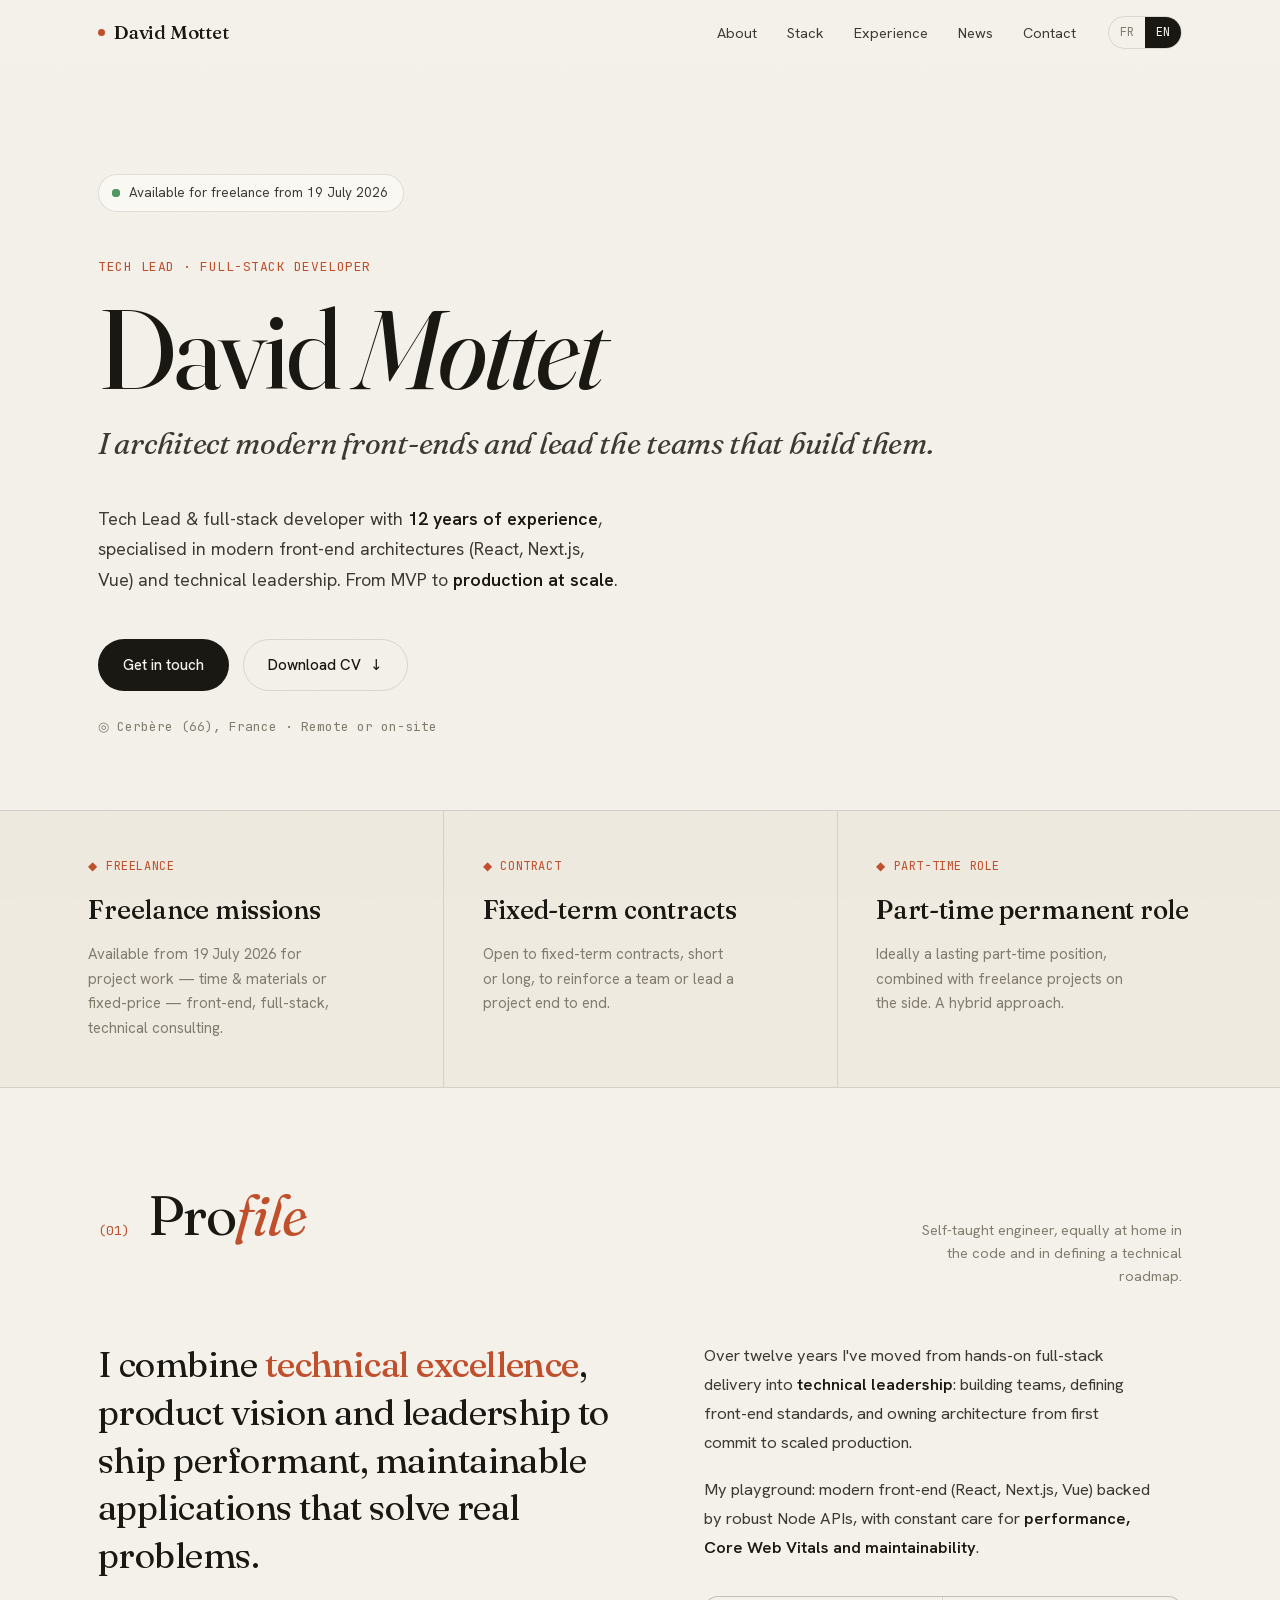
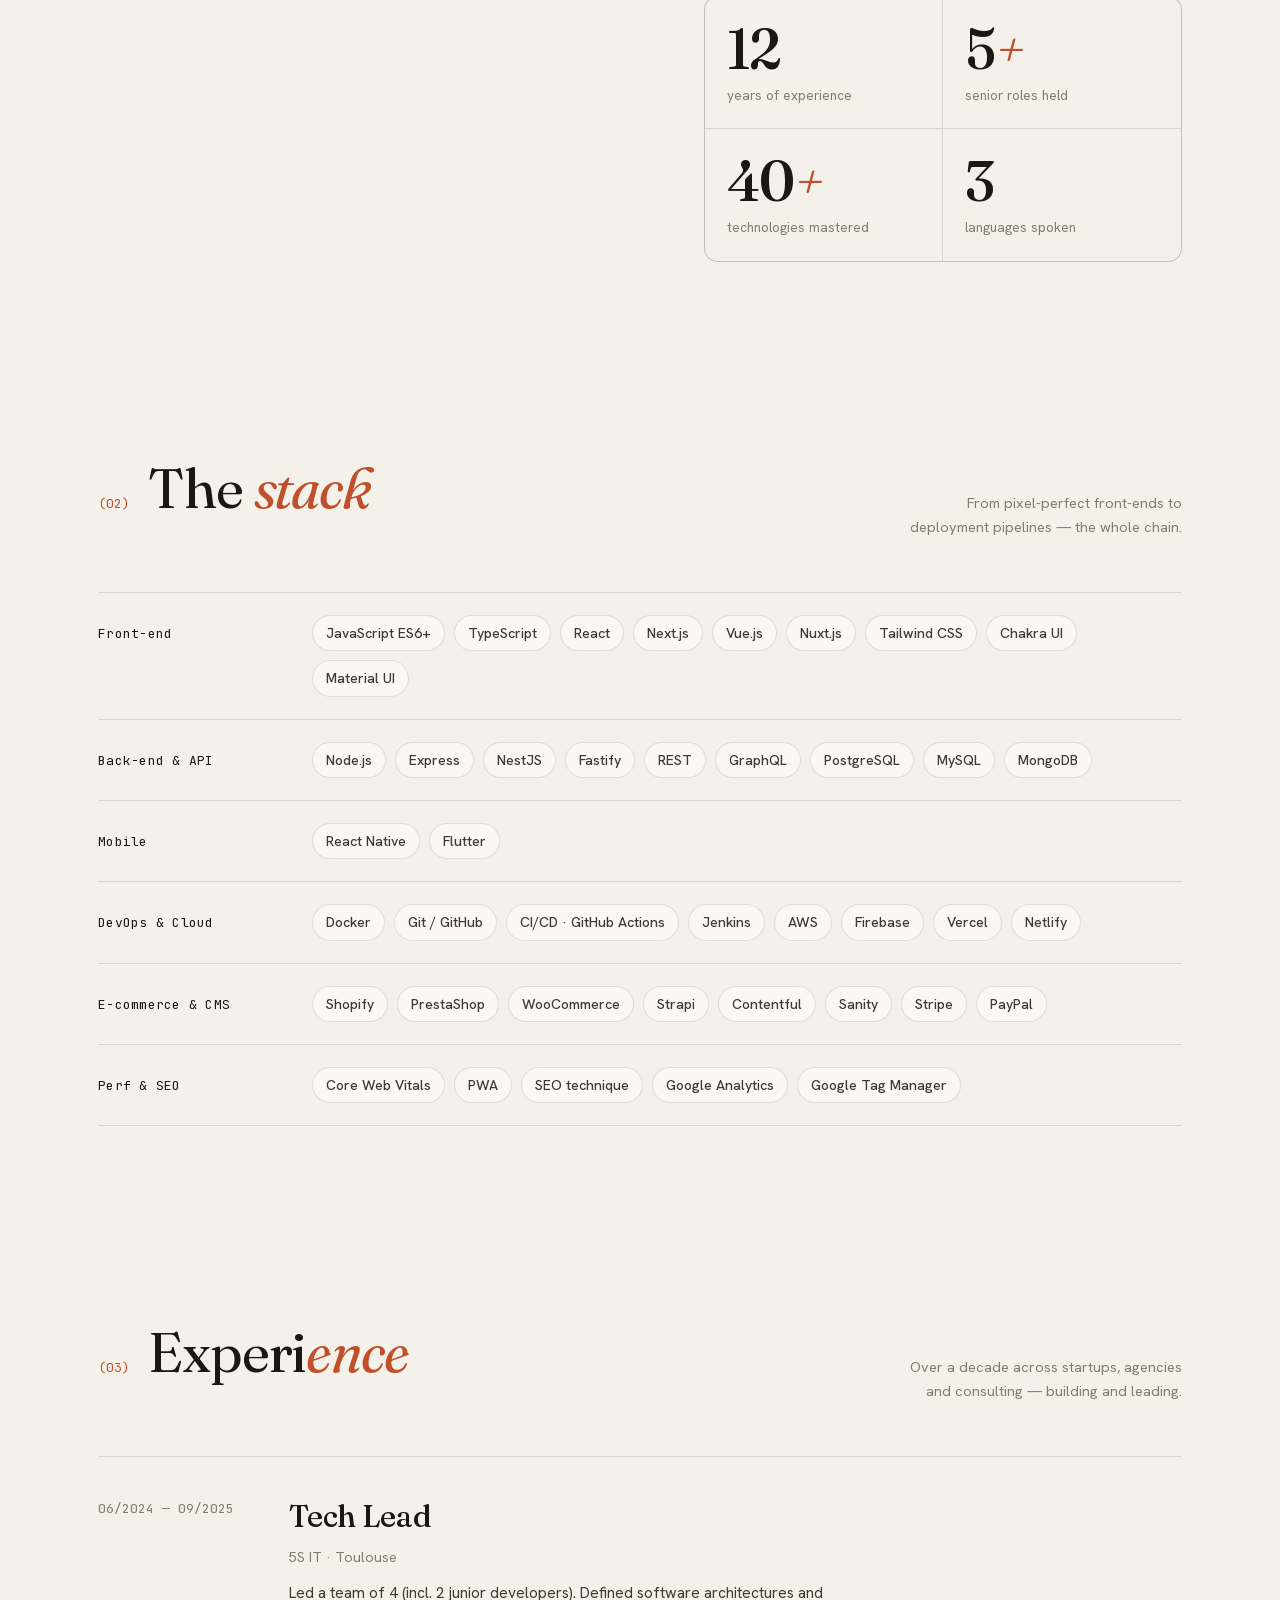
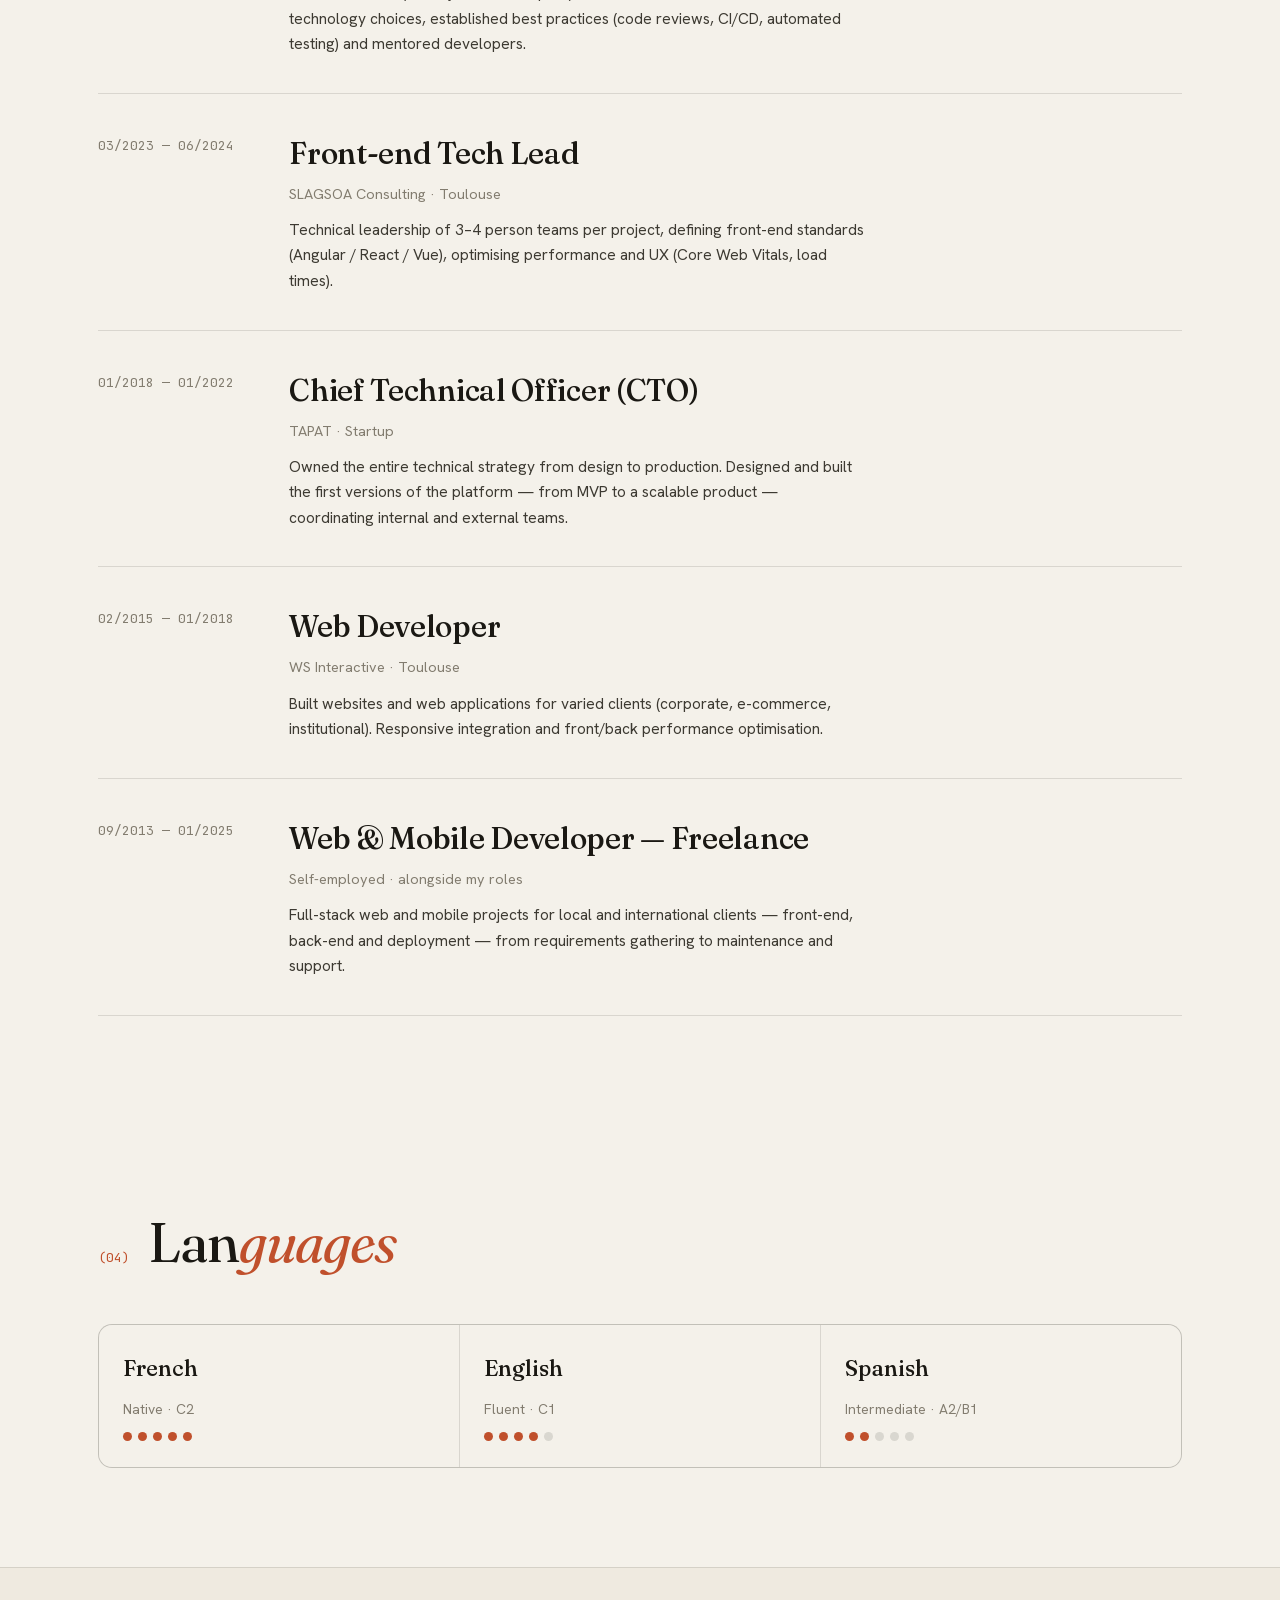
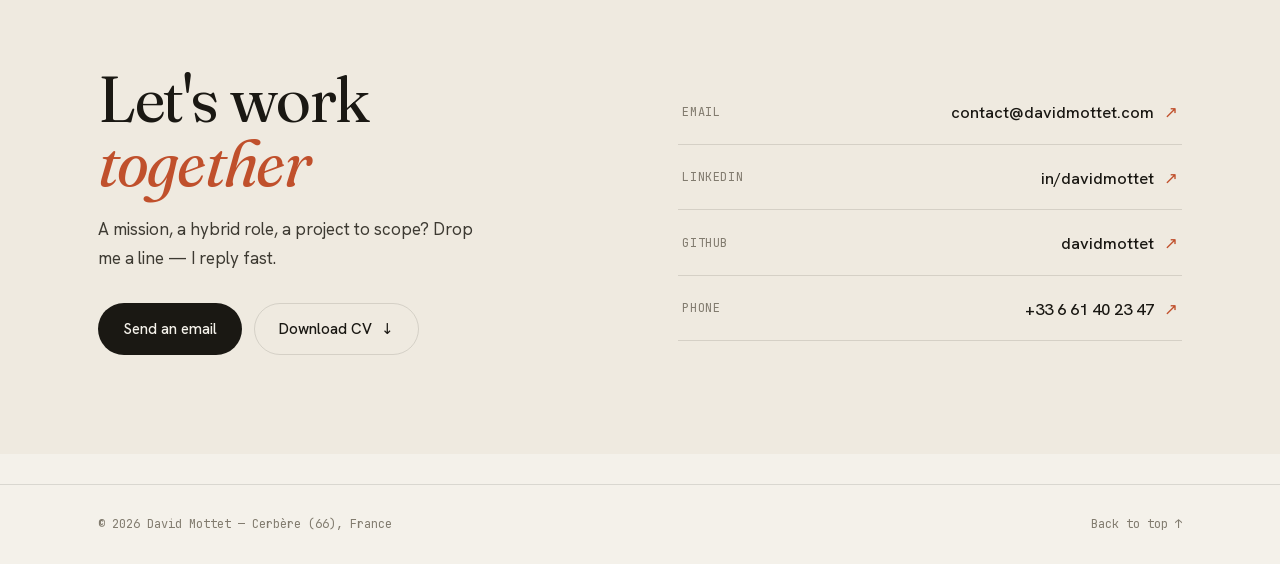
==== commit 3f68b014: "feat: static news section fed by versioned daily JSON digests - /news/ page (FR, same paper design) " ====
--- a/en/index.html
+++ b/en/index.html
@@ -281,6 +281,7 @@
           <a href="#about">About</a>
           <a href="#stack">Stack</a>
           <a href="#work">Experience</a>
+          <a href="/news/">News</a>
           <a href="#contact">Contact</a>
         </div>
         <div class="lang-toggle" aria-label="Langue / Language">
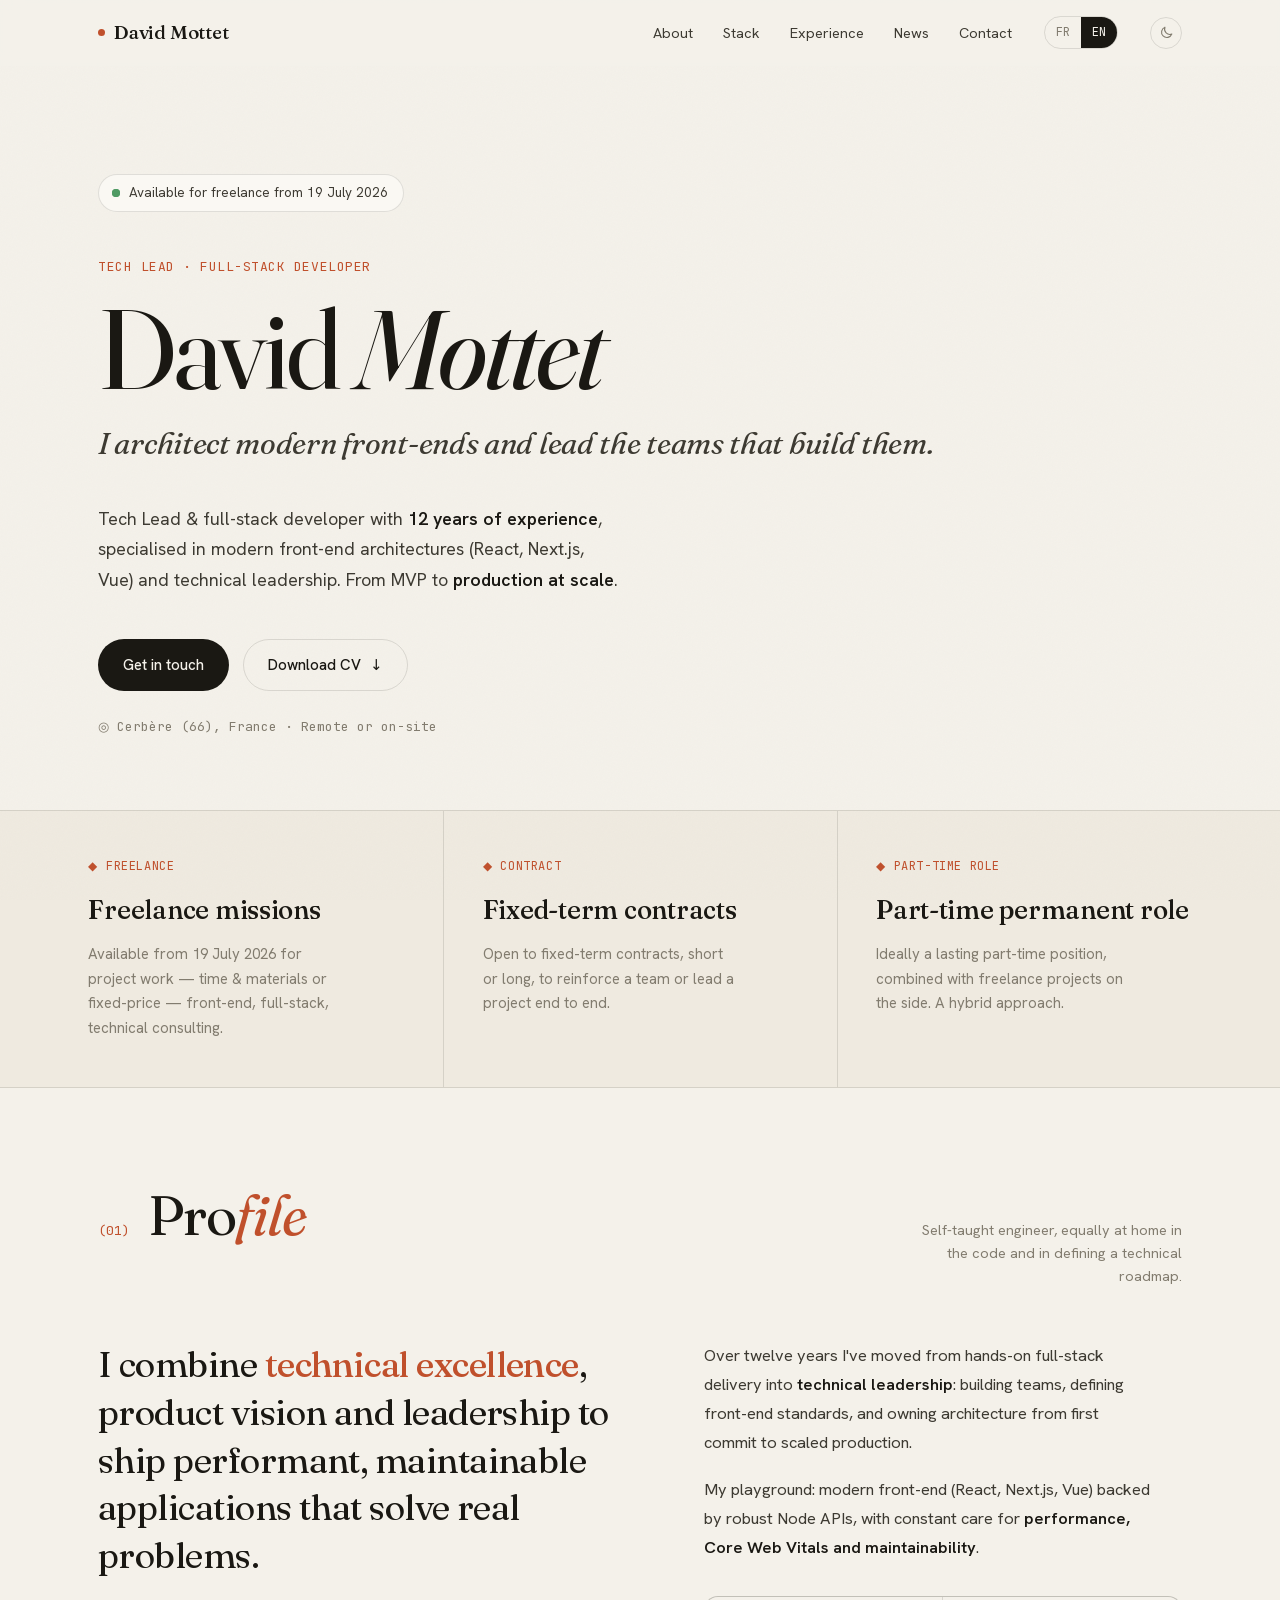
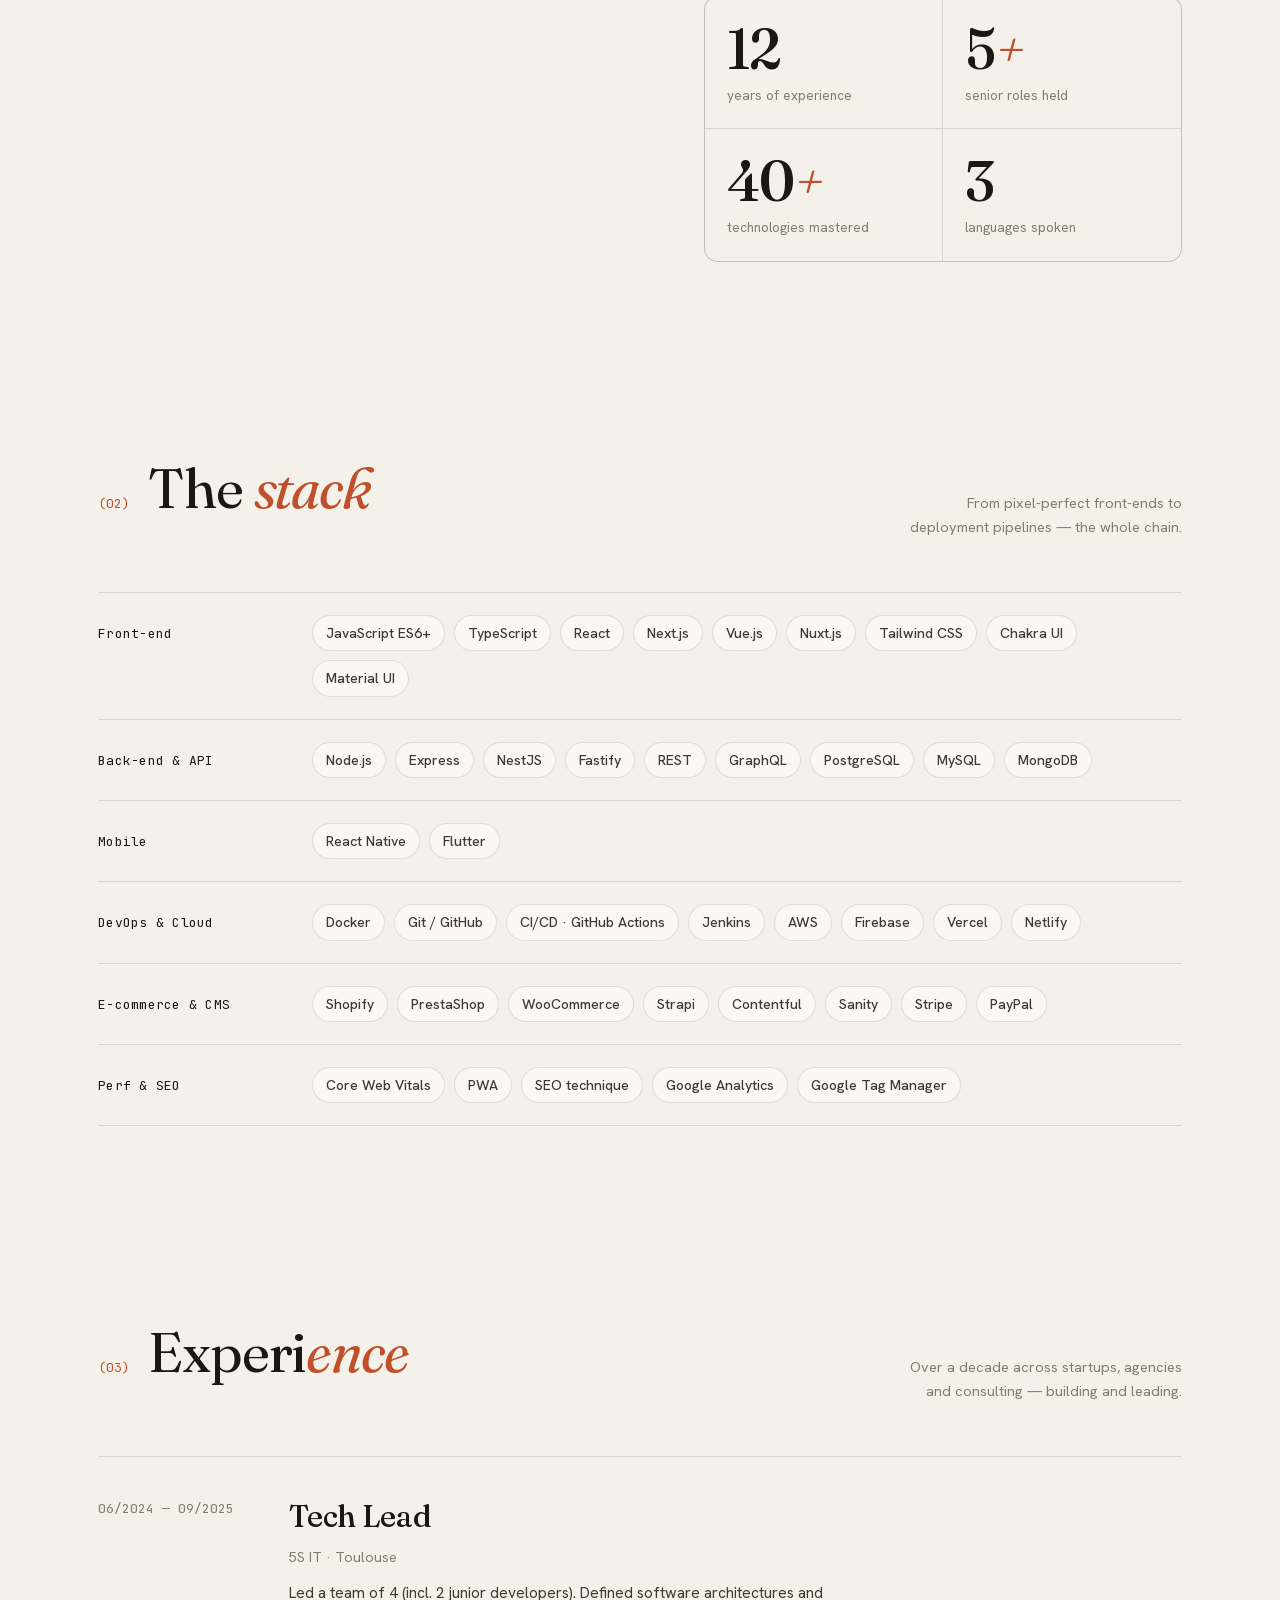
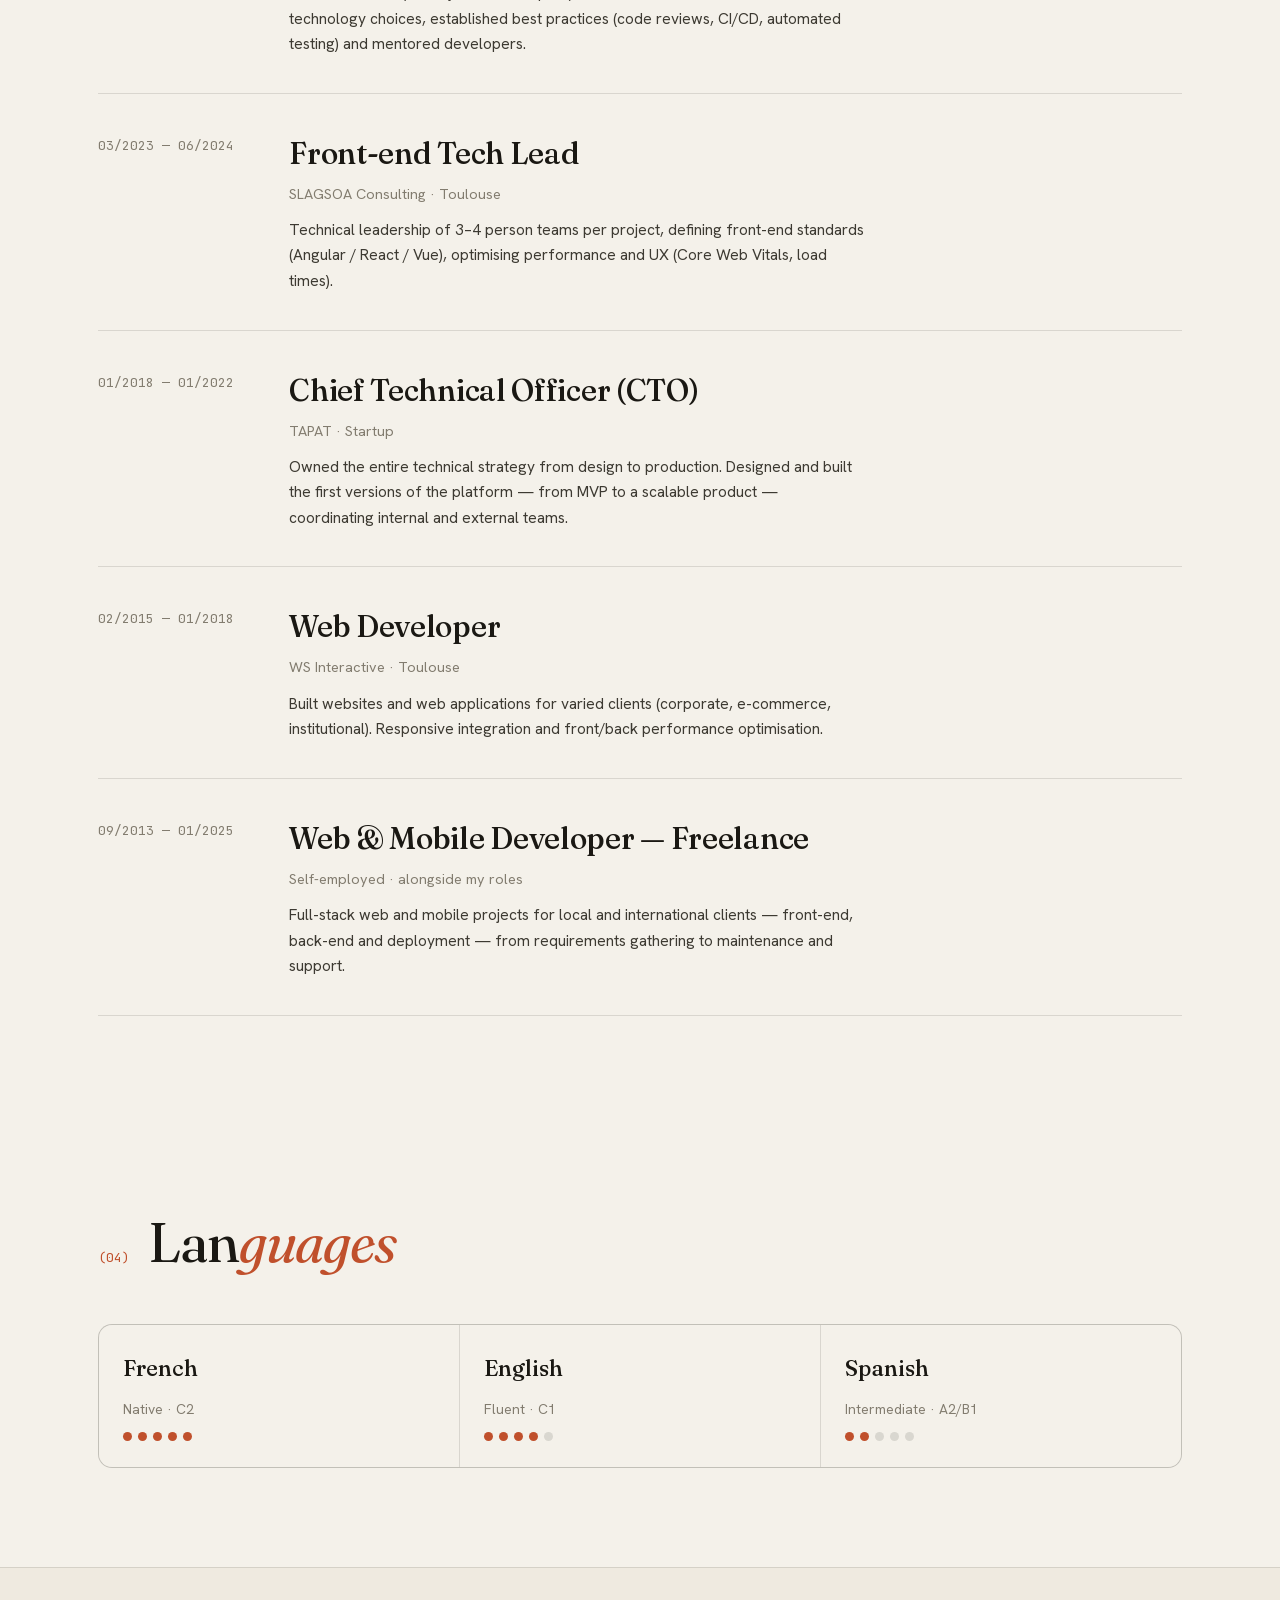
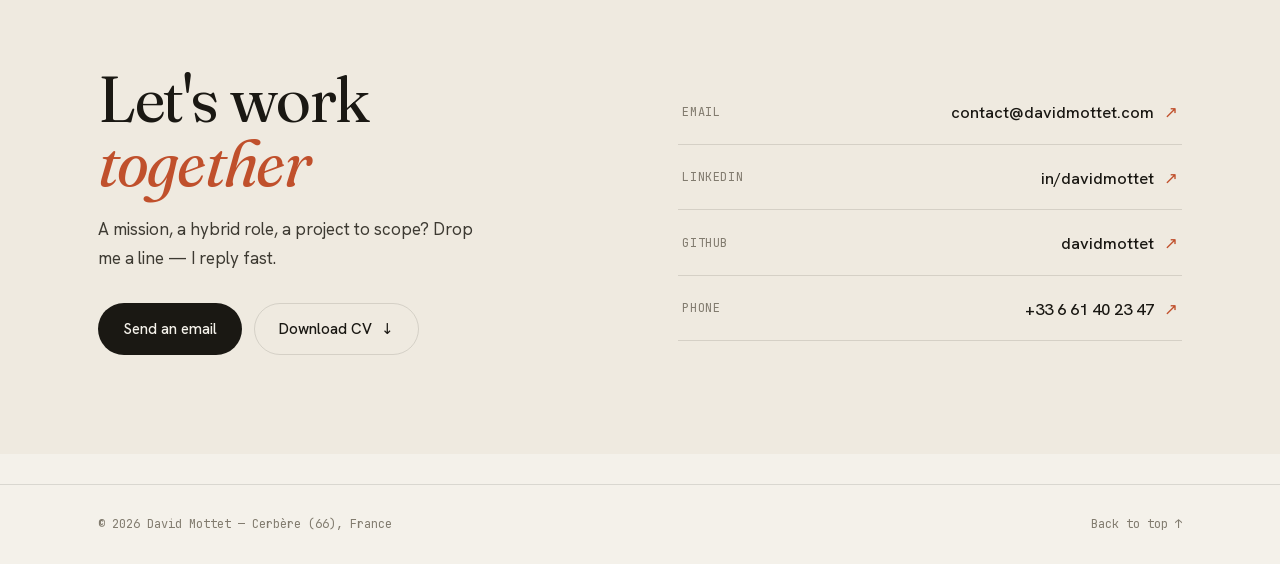
==== commit c024be80: "feat: mode sombre avec bascule dans le header Suit le thème du système par défaut ; le bouton lune/s" ====
--- a/en/index.html
+++ b/en/index.html
@@ -46,6 +46,25 @@
 <link rel="apple-touch-icon" href="/apple-touch-icon.png" />
 <link rel="manifest" href="/site.webmanifest" />
 <meta name="theme-color" content="#f4f1ea" />
+<script>
+  /* ---------- theme: stored choice, else system preference — set before first paint ---------- */
+  (function(){
+    var root = document.documentElement;
+    var mq = matchMedia('(prefers-color-scheme: dark)');
+    var meta = document.querySelector('meta[name="theme-color"]');
+    var system = function(){ return mq.matches ? 'dark' : 'light'; };
+    var stored = function(){ try{ var t = localStorage.getItem('theme'); return t==='dark'||t==='light' ? t : null; }catch(e){ return null; } };
+    var set = function(t){ root.dataset.theme = t; meta.content = t==='dark' ? '#16140f' : '#f4f1ea'; };
+    window.toggleTheme = function(){
+      var next = root.dataset.theme==='dark' ? 'light' : 'dark';
+      /* back on the system value → forget the override and follow the system again */
+      try{ if(next===system()) localStorage.removeItem('theme'); else localStorage.setItem('theme', next); }catch(e){}
+      set(next);
+    };
+    mq.addEventListener('change', function(){ set(stored() || system()); });
+    set(stored() || system());
+  })();
+</script>
 
 <!-- Structured data -->
 <script type="application/ld+json">
@@ -107,6 +126,7 @@
 <link rel="stylesheet" href="/fonts/fonts.css" />
 <style>
   :root{
+    color-scheme:light;
     --paper:#f4f1ea;
     --paper-2:#efeae0;
     --card:#faf8f3;
@@ -125,6 +145,21 @@
     --ease:cubic-bezier(.16,1,.3,1);
     --maxw:1180px;
   }
+  :root[data-theme="dark"]{
+    color-scheme:dark;
+    --paper:#16140f;
+    --paper-2:#1b1913;
+    --card:#211e17;
+    --ink:#ece7db;
+    --ink-soft:#c6c0b1;
+    --muted:#9a948785;
+    --muted-2:#989183;
+    --accent:#e0714a;
+    --accent-soft:#3a2a21;
+    --live:#5fb276;
+    --line:rgba(236,231,219,.14);
+    --line-2:rgba(236,231,219,.08);
+  }
   *{margin:0;padding:0;box-sizing:border-box}
   html{scroll-behavior:smooth}
   ::selection{background:var(--accent);color:var(--paper)}
@@ -157,6 +192,12 @@
   .lang-toggle a{display:inline-block;text-decoration:none;padding:6px 11px;color:var(--muted-2);font-family:inherit;font-size:inherit;transition:all .2s var(--ease)}
   .lang-toggle a:hover{color:var(--ink)}
   .lang-toggle a.on{background:var(--ink);color:var(--paper)}
+  .theme-toggle{width:32px;height:32px;flex:none;border-radius:50%;border:1px solid var(--line);background:none;color:var(--muted-2);display:inline-flex;align-items:center;justify-content:center;cursor:pointer;transition:all .2s var(--ease)}
+  .theme-toggle:hover{color:var(--ink);border-color:var(--ink)}
+  .theme-toggle svg{width:15px;height:15px}
+  .theme-toggle .sun{display:none}
+  [data-theme="dark"] .theme-toggle .sun{display:block}
+  [data-theme="dark"] .theme-toggle .moon{display:none}
 
   /* ---------- hero ---------- */
   .hero{padding:clamp(70px,12vh,130px) 0 clamp(50px,8vh,90px)}
@@ -288,6 +329,10 @@
           <a href="/" hreflang="fr">FR</a>
           <a href="/en/" class="on" hreflang="en" aria-current="page">EN</a>
         </div>
+        <button class="theme-toggle" id="theme" type="button" aria-label="Toggle light / dark theme" title="Toggle light / dark theme">
+          <svg class="moon" viewBox="0 0 24 24" fill="none" stroke="currentColor" stroke-width="1.8" stroke-linecap="round" stroke-linejoin="round" aria-hidden="true"><path d="M20.5 14.5A8.5 8.5 0 0 1 9.5 3.5a8.5 8.5 0 1 0 11 11z"/></svg>
+          <svg class="sun" viewBox="0 0 24 24" fill="none" stroke="currentColor" stroke-width="1.8" stroke-linecap="round" aria-hidden="true"><circle cx="12" cy="12" r="4"/><path d="M12 2.5v2.5M12 19v2.5M2.5 12H5M19 12h2.5M5.3 5.3l1.8 1.8M16.9 16.9l1.8 1.8M5.3 18.7l1.8-1.8M16.9 7.1l1.8-1.8"/></svg>
+        </button>
       </div>
     </nav>
   </header>
@@ -502,6 +547,9 @@
   const onScroll = ()=>hdr.classList.toggle('scrolled', window.scrollY>10);
   addEventListener('scroll', onScroll, {passive:true}); onScroll();
 
+  /* ---------- theme toggle ---------- */
+  document.getElementById('theme').addEventListener('click', toggleTheme);
+
   /* ---------- reveal ---------- */
   const io = new IntersectionObserver((entries)=>{
     entries.forEach(e=>{ if(e.isIntersecting){ e.target.classList.add('in'); io.unobserve(e.target); } });
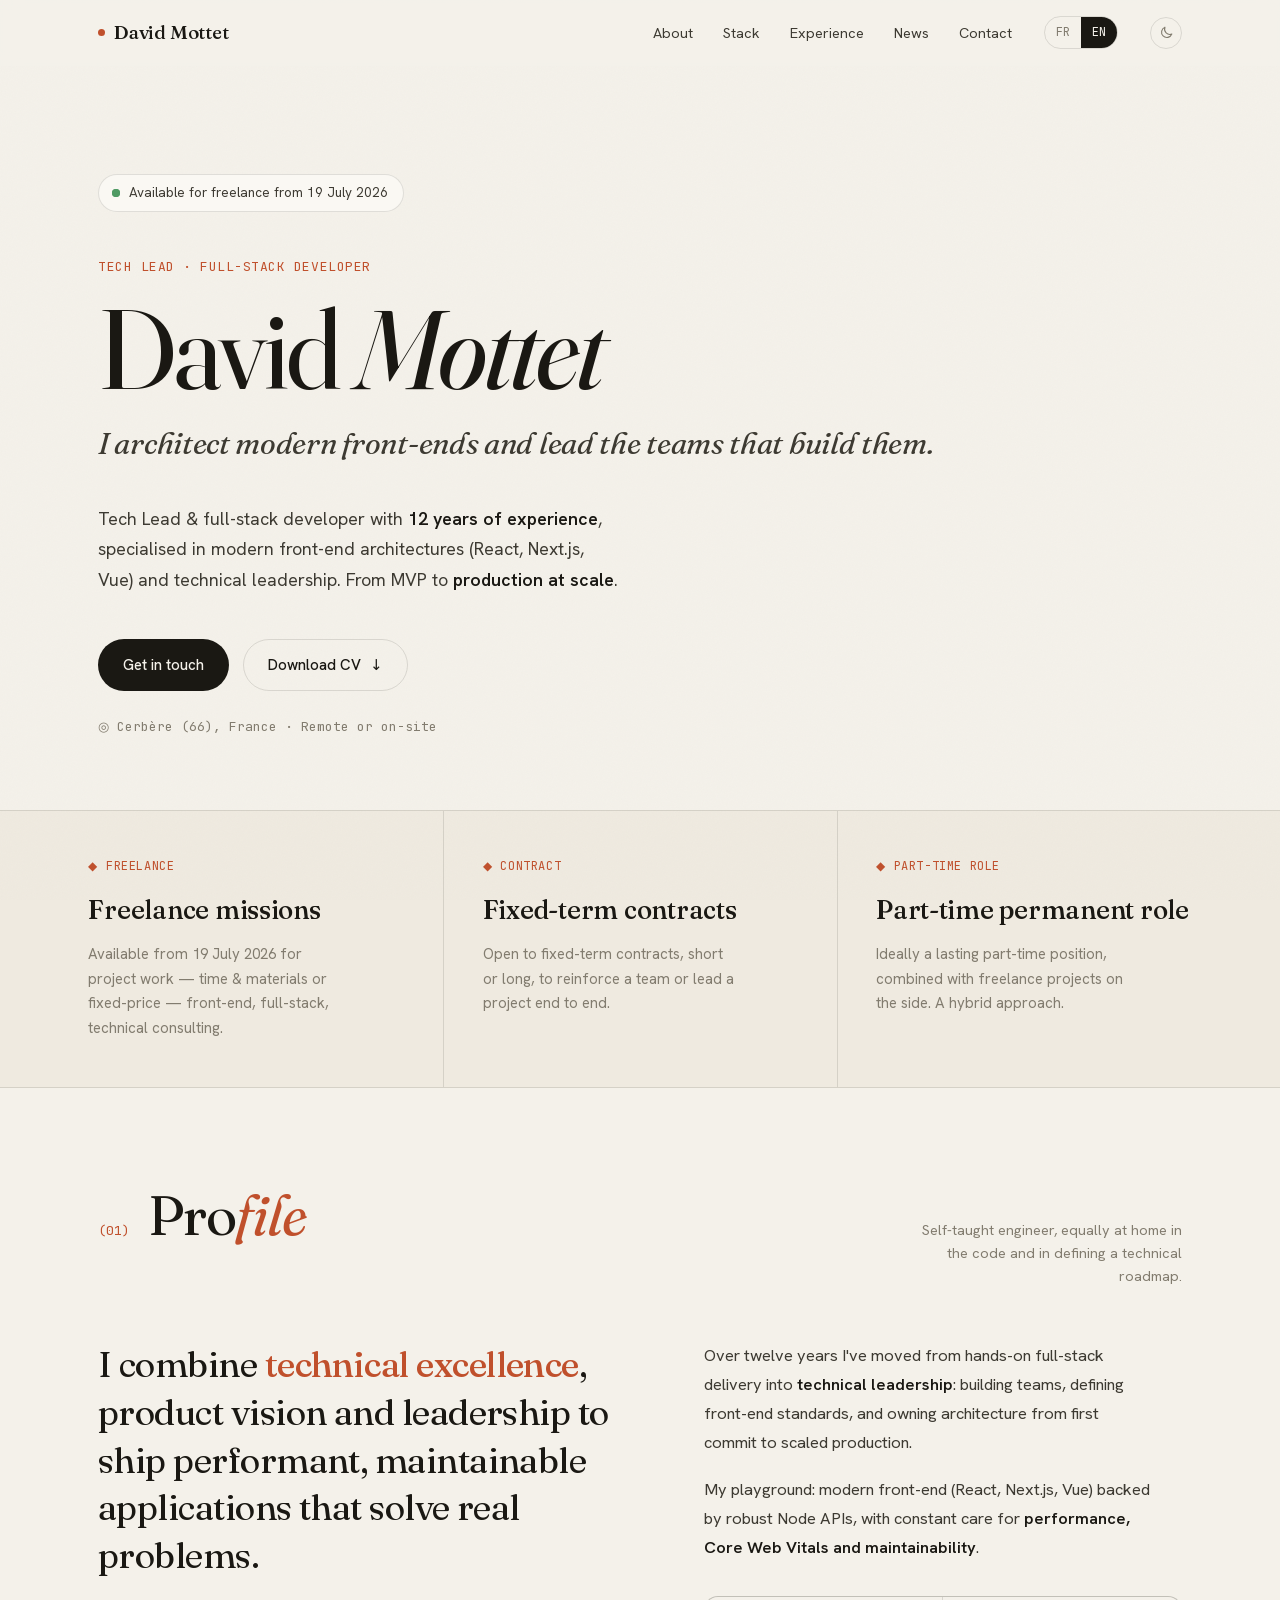
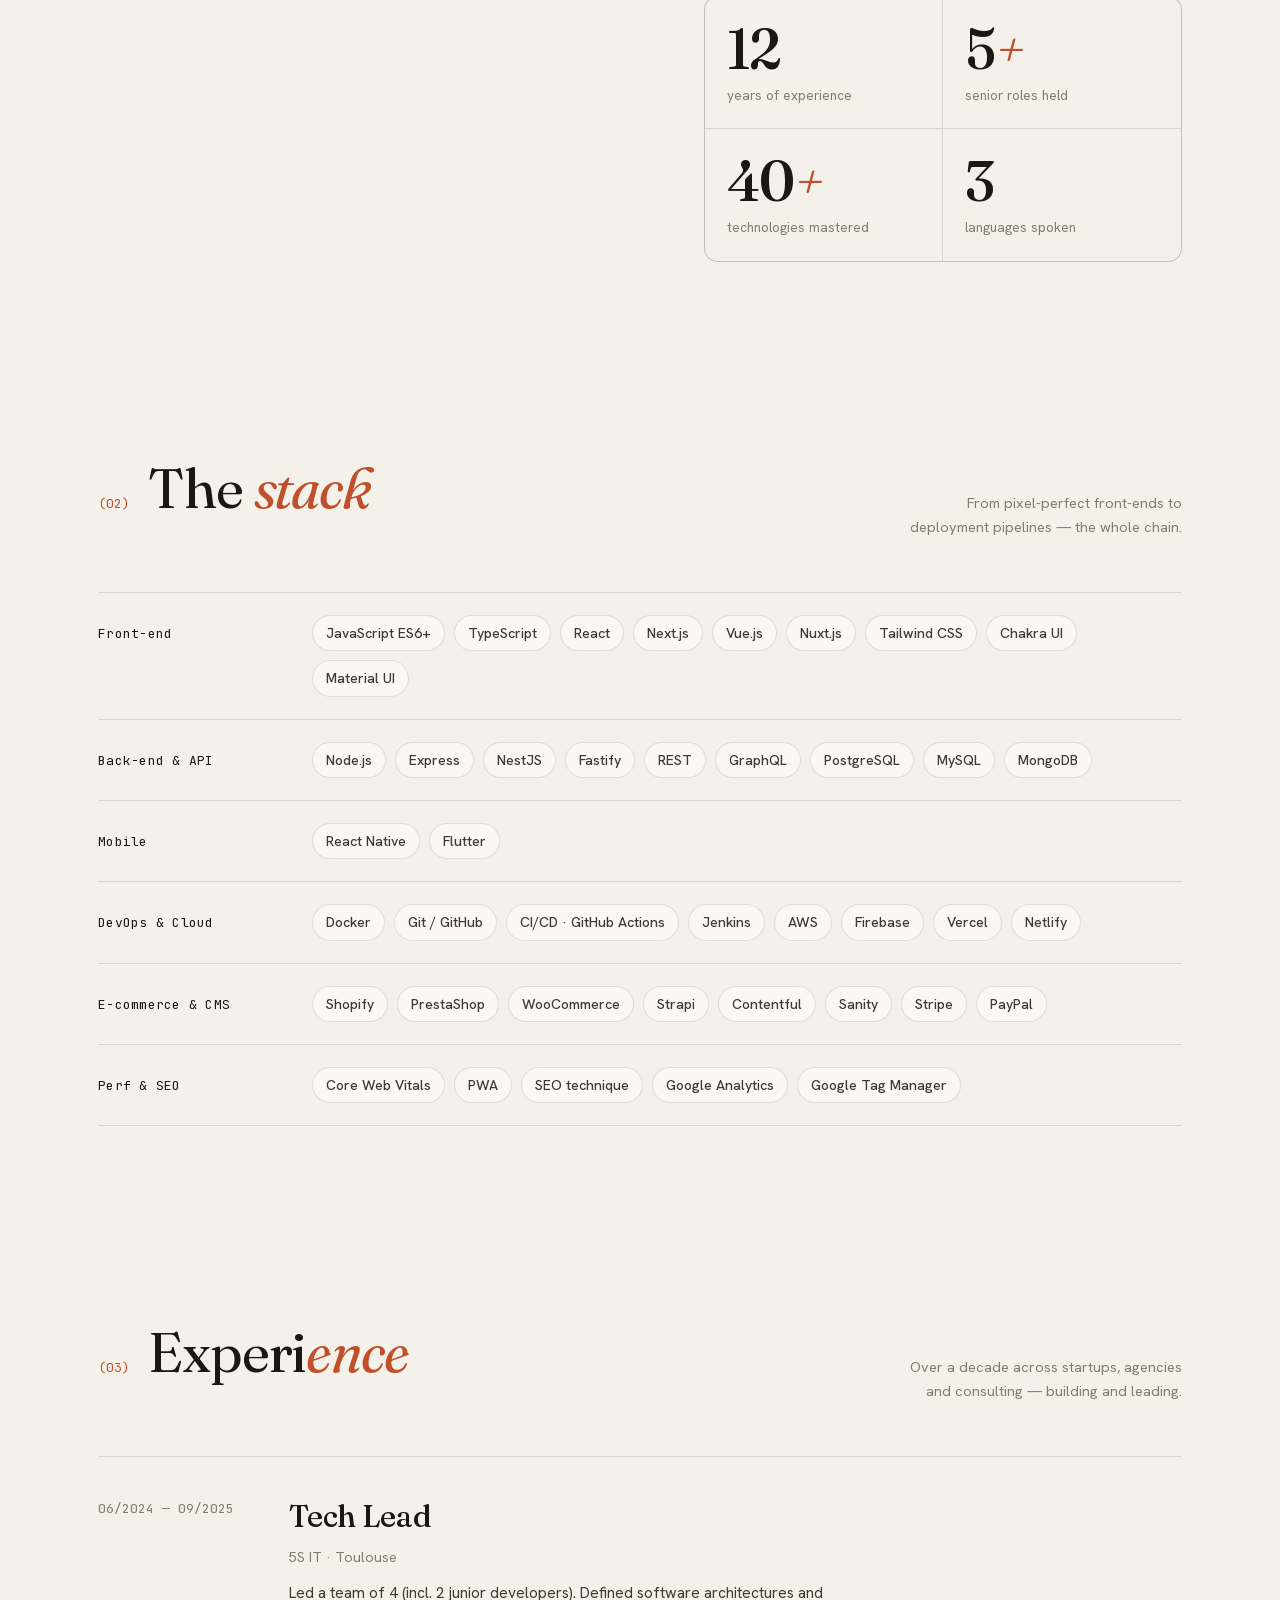
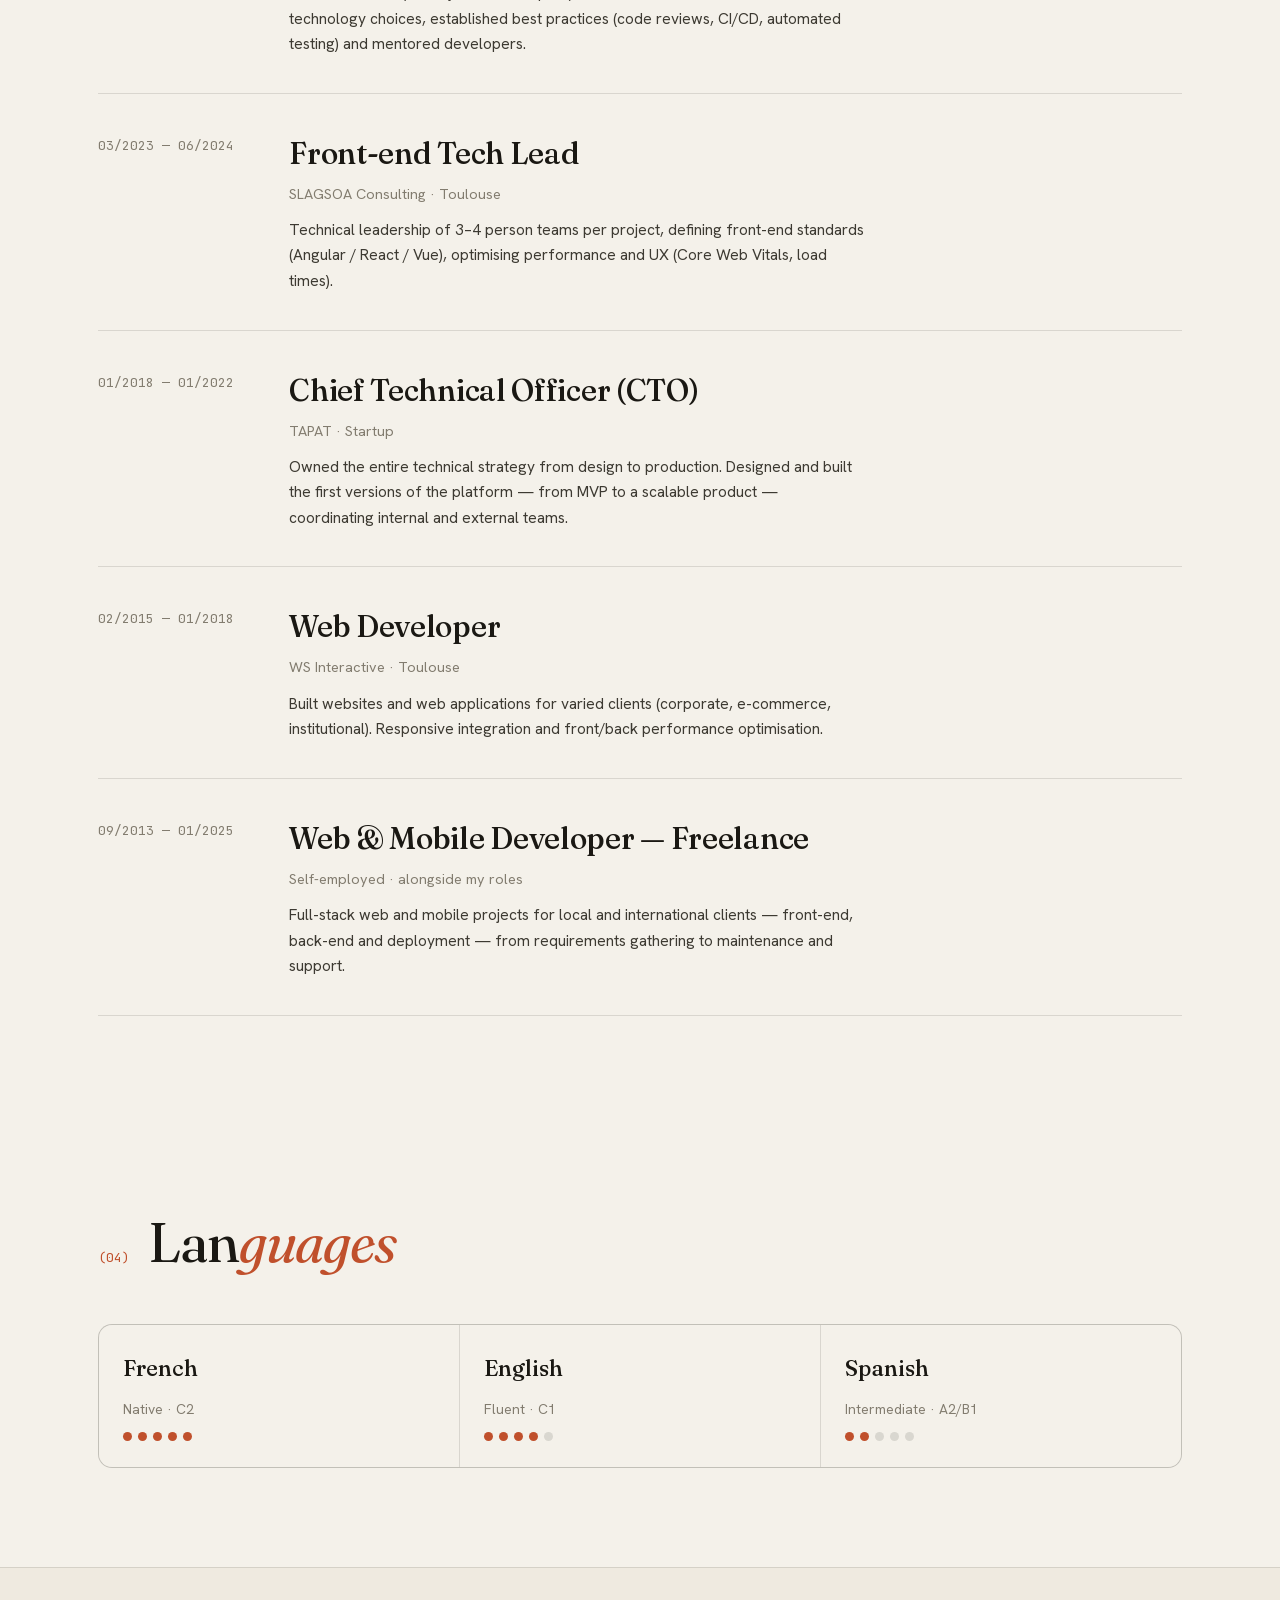
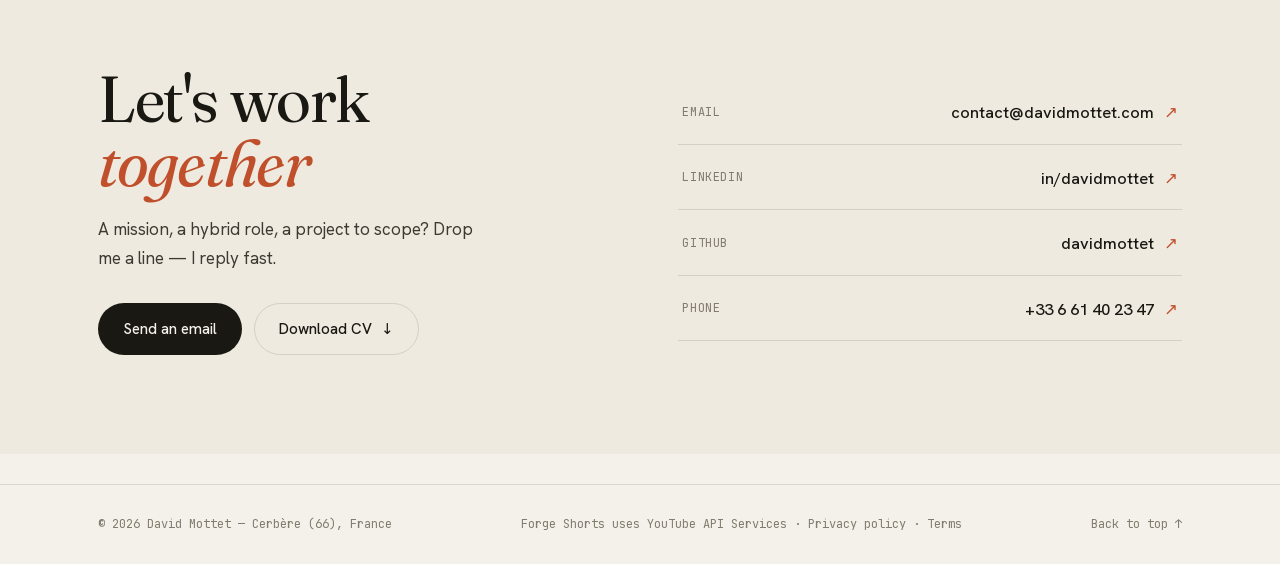
==== commit bae069b6: "feat: pages confidentialité et conditions Forge Shorts + lien YouTube API en pied de page Co-Authore" ====
--- a/en/index.html
+++ b/en/index.html
@@ -536,6 +536,7 @@
     <div class="wrap">
       <div class="foot">
         <span>© 2026 David Mottet — Cerbère (66), France</span>
+        <span>Forge Shorts uses <a href="https://developers.google.com/youtube/terms/api-services-terms-of-service">YouTube API Services</a> · <a href="/confidentialite">Privacy policy</a> · <a href="/conditions">Terms</a></span>
         <span><a href="#top">Back to top ↑</a></span>
       </div>
     </div>
